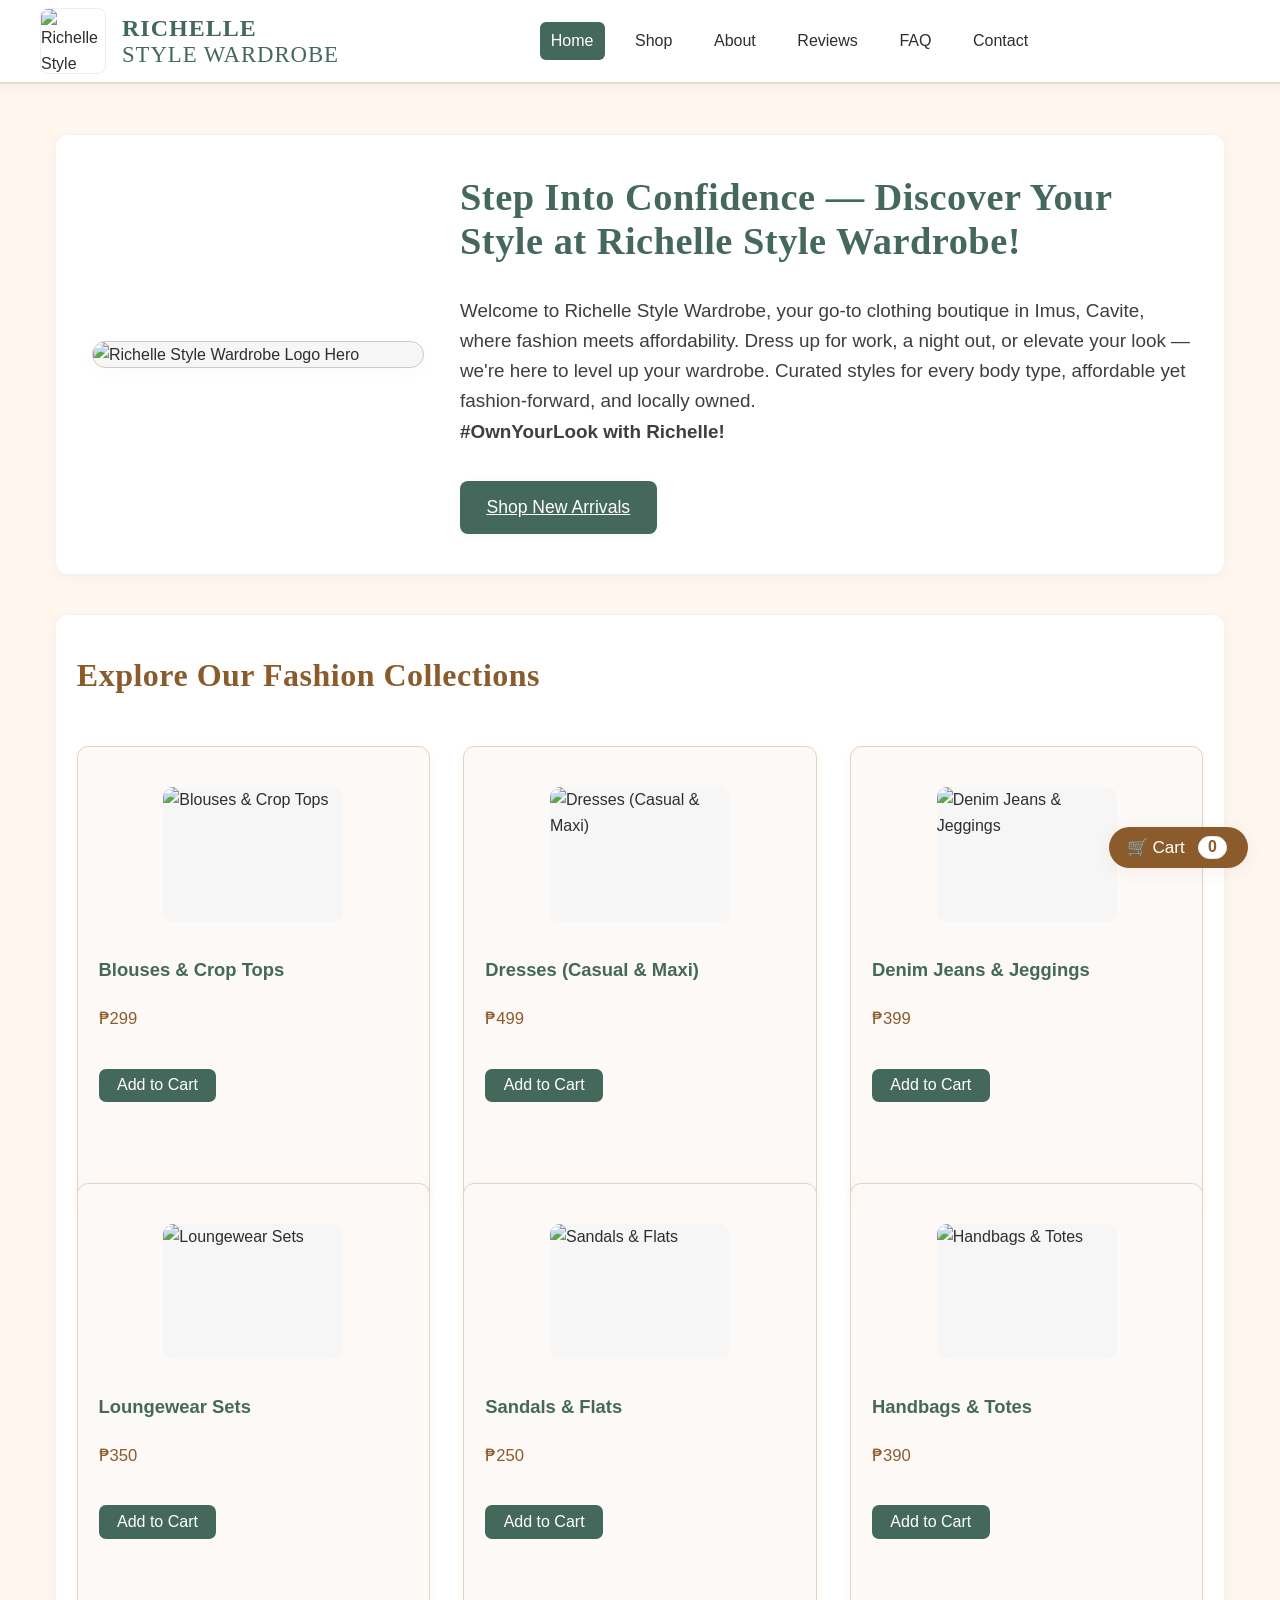
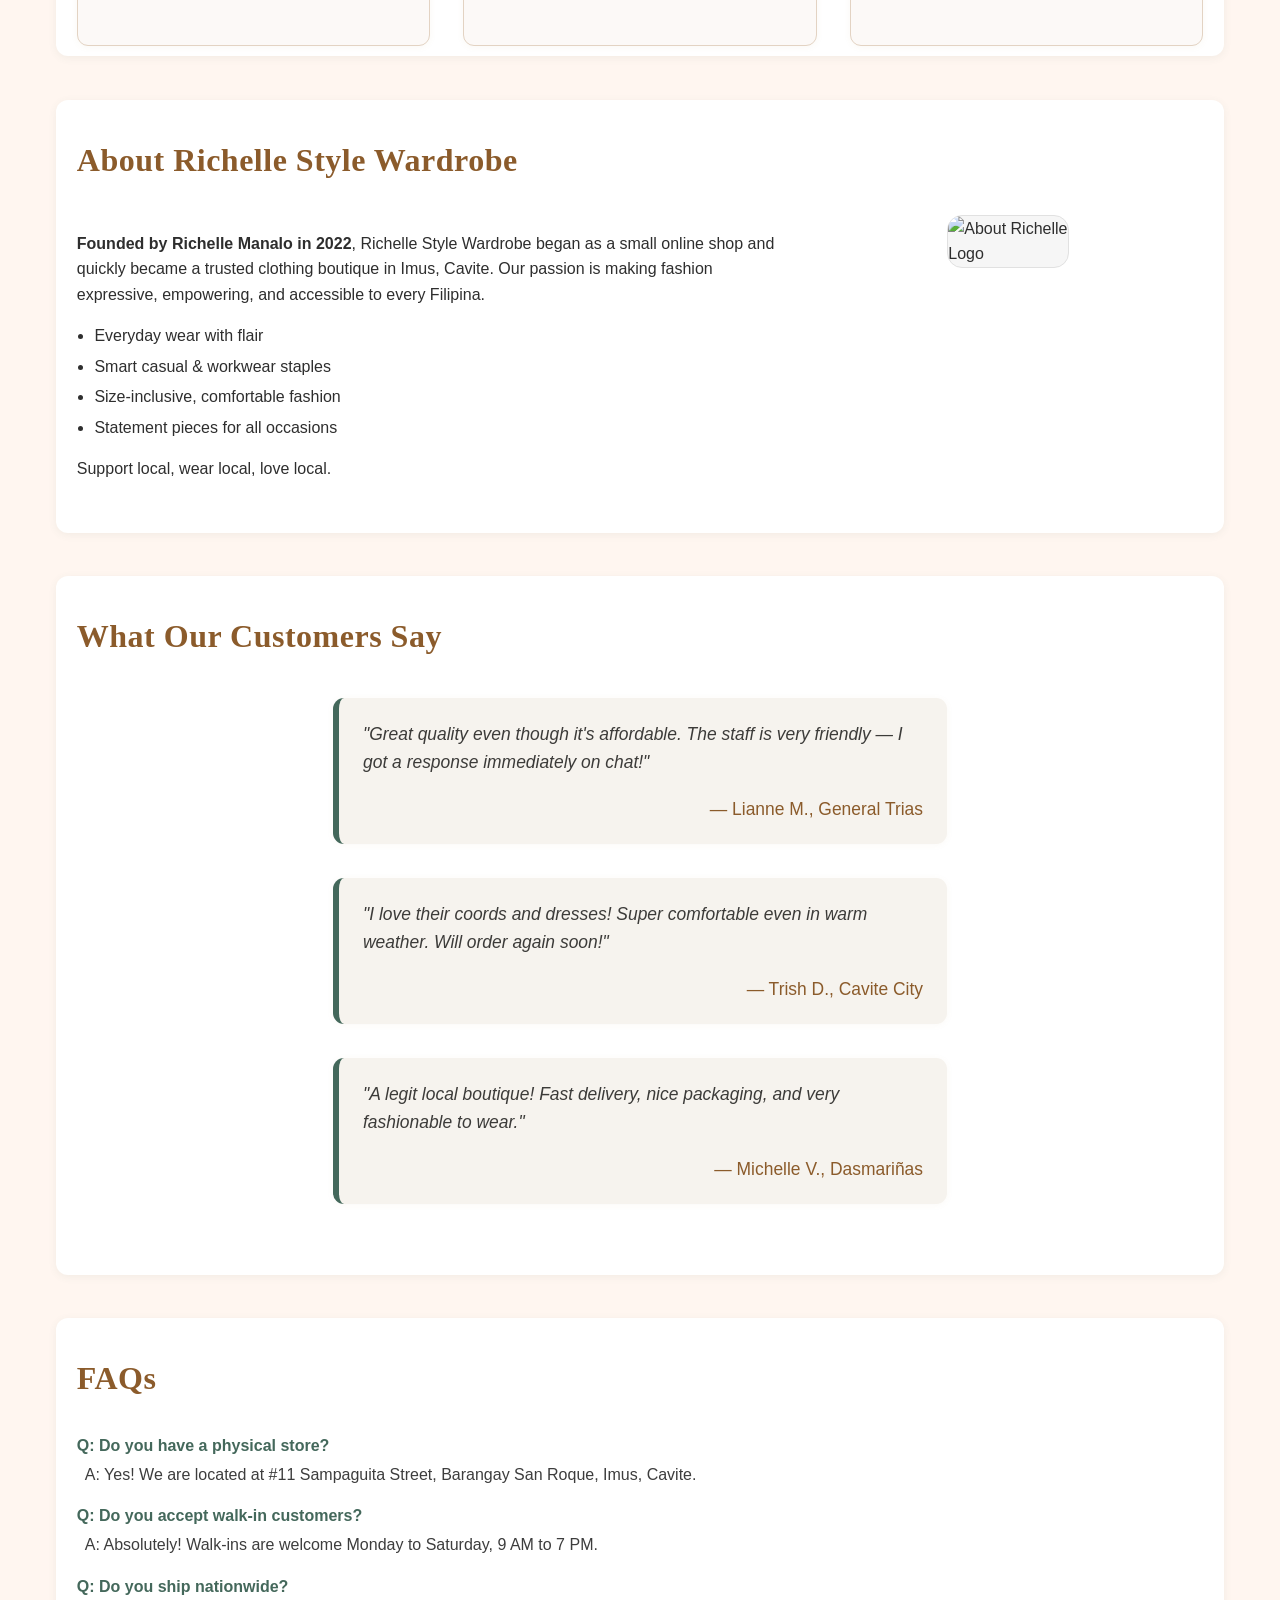
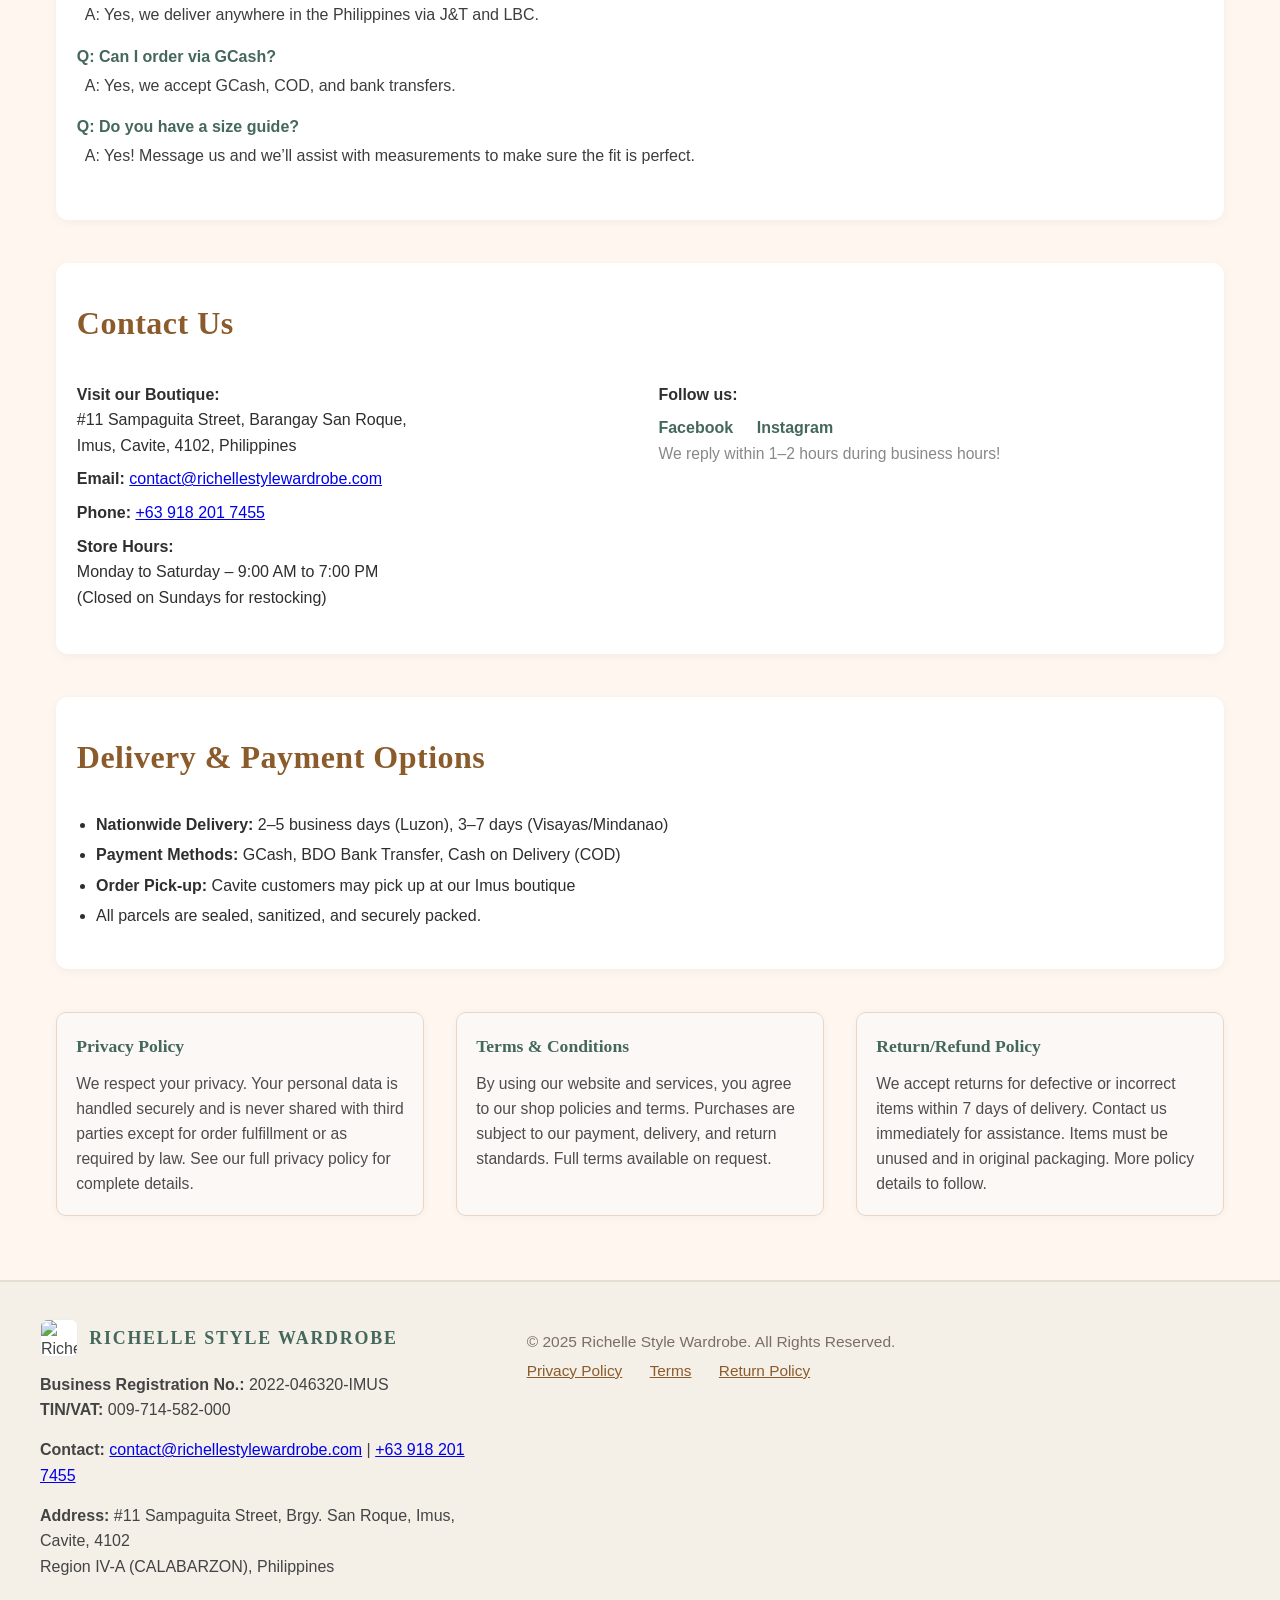
==== index.html @ 72c8852b "index.html" ====
<!DOCTYPE html>
<html lang="en">
<head>
  <meta charset="UTF-8">
  <meta name="viewport" content="width=device-width,initial-scale=1.0">
  <meta name="description" content="Richelle Style Wardrobe - Fashion boutique in Imus, Cavite. Shop modern Filipina clothing, shoes, bags, and accessories.">
  <meta name="theme-color" content="#fff6f0">
  <link rel="icon" type="image/png" href="FAVICON.png">
  <title>Richelle Style Wardrobe</title>
  <style>
    :root {
      --main-bg: #fff6f0;
      --accent: #44685B;
      --secondary: #8B5B2B;
      --text-dark: #2E2E2E;
      --text-light: #fff;
      --section-bg: #fff;
      --border-radius: 12px;
      --shadow: 0 2px 8px rgba(68,104,91,0.07);
      --max-width: 1200px;
    }

    html, body {
      margin: 0;
      padding: 0;
      background: var(--main-bg);
      color: var(--text-dark);
      font-family: 'Segoe UI', 'Arial', sans-serif;
      font-size: 16px;
      line-height: 1.6;
      min-height: 100vh;
    }

    body {
      display: flex;
      flex-direction: column;
      min-height: 100vh;
    }

    header {
      background: var(--section-bg);
      box-shadow: var(--shadow);
      padding: 0;
      border-bottom: 2px solid #e5ded1;
      position: sticky;
      top: 0;
      z-index: 100;
    }

    .navbar {
      display: flex;
      align-items: center;
      justify-content: space-between;
      max-width: var(--max-width);
      margin: auto;
      padding: 0.5rem 1rem 0.5rem 1rem;
      position: relative;
    }

    .logo-box {
      display: flex;
      align-items: center;
      gap: 1rem;
    }

    .logo-box img {
      height: 64px;
      width: 64px;
      object-fit: contain;
      border-radius: 8px;
      background: #fff;
      border: 1px solid #eee;
    }

    .brand-text {
      font-family: "Georgia", serif;
      font-size: 1.5rem;
      font-weight: bold;
      color: var(--accent);
      letter-spacing: 1px;
      line-height: 1.1;
    }

    nav {
      display: flex;
      gap: 1.2rem;
      align-items: center;
      transition: max-height 0.25s ease;
    }

    nav a {
      text-decoration: none;
      color: var(--text-dark);
      font-weight: 500;
      padding: 0.4rem 0.7rem;
      border-radius: 6px;
      transition: background 0.15s, color 0.15s;
    }

    nav a:hover, nav a.active {
      background: var(--accent);
      color: var(--text-light);
    }

    /* Cart Button Floating */
    .cart-btn-fixed {
      position: fixed;
      bottom: 32px;
      right: 32px;
      z-index: 997;
      display: flex;
      align-items: center;
      background: var(--secondary);
      color: var(--text-light);
      border: none;
      border-radius: 28px;
      font-size: 1.07rem;
      padding: 0.55rem 1.3rem 0.55rem 1.1rem;
      box-shadow: 0 3px 16px rgba(140, 90, 40, 0.08);
      cursor: pointer;
      transition: background 0.18s, box-shadow 0.17s;
      gap: 0.6rem;
      min-width: 60px;
    }
    .cart-btn-fixed:hover {
      background: #b67b3a;
      box-shadow: 0 6px 24px rgba(140, 90, 40, 0.14);
    }
    .cart-count {
      background: #fff;
      color: var(--secondary);
      font-size: 0.93em;
      font-weight: bold;
      padding: 0.11em 0.59em;
      border-radius: 20px;
      margin-left: 0.2em;
      border: 1px solid #eee;
    }

    /* Burger Styles */
    .burger {
      display: none;
      flex-direction: column;
      justify-content: center;
      align-items: center;
      width: 44px;
      height: 44px;
      cursor: pointer;
      background: none;
      border: none;
      margin-left: 1rem;
      z-index: 102;
    }
    .burger-bar {
      width: 27px;
      height: 3px;
      background: var(--accent);
      margin: 4px 0;
      border-radius: 4px;
      transition: 0.3s;
    }
    .burger.open .bar1 {
      transform: rotate(45deg) translate(6px, 6px);
      background: var(--secondary);
    }
    .burger.open .bar2 {
      opacity: 0;
    }
    .burger.open .bar3 {
      transform: rotate(-45deg) translate(6px, -6px);
      background: var(--secondary);
    }

    /* Responsive Design */
    @media (max-width: 900px) {
      .hero {
        flex-direction: column;
        padding: 1.2rem;
      }
      .about-content {
        flex-direction: column;
      }
      .footer-content {
        flex-direction: column;
        gap: 1.7rem;
      }
    }
    @media (max-width: 820px) {
      .navbar {
        padding: 0.6rem 0.3rem;
      }
    }
    @media (max-width: 750px) {
      nav {
        gap: 1rem;
      }
    }
    @media (max-width: 600px) {
      .navbar {
        flex-direction: row;
        gap: 0.8rem;
        padding: 0.6rem 0.3rem;
      }
      .logo-box img {
        height: 48px;
        width: 48px;
      }
      .hero-content h1 {
        font-size: 1.5rem;
      }
      .hero {
        padding: 0.7rem;
      }
      section {
        padding: 1rem 0.6rem;
      }
      .policy-list {
        flex-direction: column;
        gap: 1rem;
      }
      .cart-panel {
        min-width: 90vw;
        padding: 1.3em 0.7em 1em 0.7em;
      }
      /* Burger visible */
      .burger {
        display: flex;
      }
      nav {
        position: fixed;
        top: 0;
        right: 0;
        background: var(--section-bg);
        box-shadow: -2px 0 14px rgba(68,104,91,0.10);
        flex-direction: column;
        align-items: flex-start;
        gap: 0.5rem;
        width: 220px;
        max-width: 80vw;
        height: 100vh;
        padding: 4.5rem 1.5rem 2em 1.7rem;
        z-index: 101;
        transform: translateX(100%);
        transition: transform 0.32s cubic-bezier(0.4,0,0.2,1);
      }
      nav.open {
        transform: translateX(0);
      }
      nav a, nav .cart-btn {
        margin-bottom: 0.4em;
        width: 100%;
        text-align: left;
      }
      /* Overlay for menu */
      #nav-overlay {
        display: none;
        position: fixed;
        top: 0; left: 0; right: 0; bottom:0;
        background: rgba(68, 104, 91, 0.16);
        z-index: 100;
      }
      #nav-overlay.active {
        display: block;
      }
      /* Cart button fixed for mobile */
      .cart-btn-fixed {
        bottom: 20px;
        right: 20px;
        padding: 0.5rem 1.1rem 0.5rem 1rem;
        font-size: 1em;
      }
      /* Cart summary panel mobile */
      .cart-summary-panel {
        width: 100vw !important;
        right: 0 !important;
        left: 0 !important;
        border-radius: 0 !important;
        max-width: 100vw !important;
        min-width: 0 !important;
      }
    }

    main {
      flex: 1;
      width: 100%;
      max-width: var(--max-width);
      margin: auto;
      padding: 2.5rem 1rem 1.5rem 1rem;
      box-sizing: border-box;
    }

    /* Hero Section */
    .hero {
      display: flex;
      flex-wrap: wrap;
      align-items: center;
      gap: 2rem;
      background: var(--section-bg);
      border-radius: var(--border-radius);
      box-shadow: var(--shadow);
      padding: 2.5rem 2rem 2.5rem 2rem;
      margin-bottom: 2.6rem;
      margin-top: 0.7rem;
    }

    .hero-img {
      flex: 1 1 260px;
      min-width: 200px;
      max-width: 340px;
      display: flex;
      align-items: center;
      justify-content: center;
    }
    .hero-img img {
      width: 100%;
      height: auto;
      border-radius: 20px;
      background: #f6f6f6;
      border: 1.5px solid #d7c6b9;
      box-shadow: 0 3px 16px 0 rgba(100,90,60,0.03);
      max-width: 330px;
    }

    .hero-content {
      flex: 2 1 340px;
      min-width: 220px;
      display: flex;
      flex-direction: column;
      gap: 1.3rem;
    }

    .hero-content h1 {
      font-family: "Georgia", serif;
      font-size: 2.4rem;
      color: var(--accent);
      margin: 0 0 0.3em 0;
      line-height: 1.15;
      letter-spacing: 0.5px;
    }
    .hero-content p {
      font-size: 1.18rem;
      color: #413d3b;
      margin: 0 0 0.7em 0;
    }

    .hero-content .cta-btn {
      background: var(--accent);
      color: var(--text-light);
      padding: 0.7em 1.5em;
      border: none;
      border-radius: 8px;
      font-size: 1.1em;
      font-weight: 500;
      cursor: pointer;
      transition: background 0.16s;
      width: fit-content;
      box-shadow: 0 2px 8px rgba(34,34,34,0.04);
    }

    .hero-content .cta-btn:hover {
      background: #2c453b;
    }

    /* Sections */
    section {
      margin-bottom: 2.7rem;
      padding: 2.2rem 1.3rem 2.2rem 1.3rem;
      background: var(--section-bg);
      border-radius: var(--border-radius);
      box-shadow: var(--shadow);
    }
    section h2 {
      font-family: "Georgia", serif;
      font-size: 2rem;
      color: var(--secondary);
      margin-top: 0;
      margin-bottom: 0.9em;
      letter-spacing: 0.5px;
    }
    section ul {
      padding-left: 1.1em;
      margin: 0.5em 0 0 0;
    }
    section li {
      margin-bottom: 0.3em;
    }

    /* Products (grid) */
    .product-list {
      display: grid;
      grid-template-columns: repeat(3, 1fr);
      grid-auto-rows: 1fr;
      gap: 2.7rem 2.1rem;
      margin: 2.8rem 0 2.8rem 0;
      list-style: none;
      padding: 0;
      justify-items: stretch;
      align-items: stretch;
    }
    .product-card {
      background: #fcf9f7;
      border: 1.5px solid #e3d3c3;
      border-radius: 11px;
      box-shadow: 0 1px 7px rgba(176,135,71,0.06);
      padding: 2.1rem 1.3rem 2.1rem 1.3rem;
      display: flex;
      flex-direction: column;
      align-items: start;
      gap: 1.2rem;
      transition: box-shadow 0.17s;
      height: 100%;
      min-height: 320px;
      justify-content: flex-start;
      margin-bottom: 0;
      margin-top: 0;
    }
    .product-card:hover {
      box-shadow: 0 3px 18px rgba(176,135,71,0.18);
    }
    .product-card img {
      width: 100%;
      max-width: 180px;
      height: auto;
      border-radius: 10px;
      background: #f6f6f6;
      margin-bottom: 0.7em;
      object-fit: cover;
      aspect-ratio: 4/3;
      display: block;
      margin-left: auto;
      margin-right: auto;
      margin-top: 0.4em;
      margin-bottom: 0.85em;
    }
    .product-title {
      font-weight: 600;
      color: var(--accent);
      margin: 0 0 0.15em 0;
      font-size: 1.15em;
    }
    .product-price {
      color: var(--secondary);
      font-weight: 500;
      font-size: 1.04em;
      margin-bottom: 0.6em;
    }
    .add-cart-btn {
      background: var(--accent);
      color: var(--text-light);
      border: none;
      border-radius: 7px;
      padding: 0.48em 1.15em;
      font-size: 1em;
      cursor: pointer;
      margin-top: 0.4em;
      transition: background 0.13s;
      margin-bottom: 0.2em;
    }
    .add-cart-btn:hover {
      background: #37594e;
    }

    @media (max-width: 950px) {
      .product-list {
        grid-template-columns: repeat(2, 1fr);
      }
    }
    @media (max-width: 650px) {
      .product-list {
        grid-template-columns: 1fr;
      }
      .product-card {
        min-height: 0;
      }
    }

    /* About Section */
    .about-content {
      display: flex;
      flex-wrap: wrap;
      align-items: start;
      gap: 2.3rem;
    }
    .about-text {
      flex: 2 1 320px;
      min-width: 180px;
    }
    .about-img {
      flex: 1 1 200px;
      min-width: 120px;
      display: flex;
      align-items: center;
      justify-content: center;
    }
    .about-img img {
      width: 120px;
      height: auto;
      border-radius: 15px;
      background: #f6f6f6;
      border: 1px solid #e1e1e1;
    }

    /* Testimonials - Vertical List */
    .testimonials-list {
      display: flex;
      flex-direction: column;
      gap: 2.1rem;
      margin: 2.2rem 0 2.2rem 0;
      padding: 0;
      list-style: none;
      align-items: stretch;
      justify-content: flex-start;
    }
    .testimonial-card {
      background: #f6f3ee;
      border-left: 6px solid var(--accent);
      border-radius: 11px;
      padding: 1.35em 1.4em 1.15em 1.4em;
      min-width: 220px;
      max-width: 560px;
      width: 100%;
      margin: 0 auto;
      font-style: italic;
      color: #3c3b39;
      box-shadow: 0 1px 7px rgba(176,135,71,0.05);
      font-size: 1.09em;
      position: relative;
      display: flex;
      flex-direction: column;
      gap: 0.5em;
    }
    .testimonial-card span {
      display: block;
      margin-top: 0.6em;
      font-weight: 500;
      color: var(--secondary);
      font-style: normal;
      font-size: 1em;
      text-align: right;
    }

    /* FAQ */
    .faq-list {
      margin: 0;
      padding: 0;
      list-style: none;
    }
    .faq-item {
      margin-bottom: 1em;
    }
    .faq-q {
      font-weight: 600;
      color: var(--accent);
      margin-bottom: 0.2em;
    }
    .faq-a {
      margin-left: 0.5em;
      color: #3d3d3d;
    }

    /* Contact */
    .contact-details {
      display: flex;
      flex-wrap: wrap;
      gap: 2.3rem;
      align-items: flex-start;
    }
    .contact-info {
      flex: 1 1 220px;
      min-width: 180px;
    }
    .contact-social {
      flex: 1 1 220px;
      min-width: 180px;
    }
    .contact-info p, .contact-social p {
      margin: 0.2em 0 0.5em 0;
    }
    .contact-social a {
      display: inline-block;
      margin-right: 1.2em;
      color: var(--accent);
      font-weight: 600;
      text-decoration: none;
      transition: color 0.14s;
    }
    .contact-social a:hover {
      color: var(--secondary);
    }

    /* Delivery & Payment */
    .delpay-list {
      margin: 0.5em 0 0 0;
      padding-left: 1.2em;
    }

    /* Cart Summary Panel */
    /* Cart summary container (new) */
    .cart-summary-panel {
      position: fixed;
      right: 0;
      bottom: 0;
      top: auto;
      width: 350px;
      max-width: 95vw;
      min-width: 260px;
      background: #fff;
      border: 2px solid #e7d7c9;
      border-radius: 18px 0 0 0;
      box-shadow: 0 -3px 24px rgba(68,104,91,0.13);
      z-index: 9998;
      padding: 1.7em 1.3em 1.3em 1.3em;
      font-size: 1em;
      display: none;
      flex-direction: column;
      gap: 1em;
      transition: box-shadow 0.16s;
    }
    .cart-summary-panel.visible {
      display: flex;
    }
    .cart-summary-title {
      font-family: Georgia, serif;
      font-size: 1.32em;
      color: var(--accent);
      font-weight: bold;
      margin-bottom: 0.6em;
      letter-spacing: 0.02em;
    }
    .cart-summary-list {
      width: 100%;
      margin: 0.5em 0 1em 0;
      padding: 0;
      list-style: none;
    }
    .cart-summary-item {
      display: flex;
      align-items: center;
      justify-content: space-between;
      padding: 0.3em 0 0.3em 0;
      border-bottom: 1px solid #f4efe7;
      font-size: 1em;
    }
    .cart-summary-item .item-name {
      flex: 2 1 120px;
      font-weight: 500;
      color: var(--accent);
    }
    .cart-summary-item .item-qty {
      flex: 1 0 32px;
      color: #444;
      font-size: 0.98em;
      margin-left: 0.8em;
    }
    .cart-summary-item .item-price {
      flex: 1 0 48px;
      color: var(--secondary);
      text-align: right;
      font-size: 0.98em;
      margin-left: 0.8em;
    }
    .cart-summary-item .item-total {
      flex: 1 0 50px;
      font-weight: bold;
      color: var(--secondary);
      text-align: right;
      margin-left: 0.8em;
    }
    .cart-summary-total {
      font-weight: bold;
      color: var(--secondary);
      font-size: 1.08em;
      margin-top: 0.8em;
      margin-bottom: 1em;
      text-align: right;
    }
    .cart-summary-remove {
      background: none;
      border: none;
      color: #c22;
      font-size: 1.2em;
      cursor: pointer;
      margin-left: 0.7em;
    }
    .cart-summary-empty {
      text-align: center;
      color: #888;
      font-size: 1em;
      font-style: italic;
      margin: 1em 0;
    }
    .cart-summary-actions {
      display: flex;
      justify-content: flex-end;
      gap: 1em;
      width: 100%;
    }
    .cart-summary-link {
      background: var(--accent);
      color: #fff;
      border-radius: 8px;
      text-decoration: none;
      font-size: 1.07em;
      font-weight: 500;
      padding: 0.7em 1.4em;
      box-shadow: 0 2px 8px rgba(34,34,34,0.04);
      transition: background 0.15s;
      border: none;
      display: inline-block;
    }
    .cart-summary-link:hover {
      background: #2c453b;
    }
    .cart-summary-close {
      background: none;
      border: none;
      color: #888;
      font-size: 1.7em;
      position: absolute;
      top: 14px;
      right: 18px;
      cursor: pointer;
      line-height: 1;
    }
    @media (max-width: 600px) {
      .cart-summary-close {
        top: 12px;
        right: 12px;
      }
    }

    /* Cart Overlay */
    #cart-overlay {
      display: none;
      position: fixed;
      top: 0; left: 0; right:0; bottom: 0;
      background: rgba(34, 34, 34, 0.36);
      z-index: 9999;
      justify-content: center;
      align-items: center;
    }
    #cart-overlay.active {
      display: flex;
    }
    .cart-panel {
      background: var(--section-bg);
      border-radius: 16px;
      padding: 2.2em 1.7em 1.7em 1.7em;
      min-width: 300px;
      max-width: 98vw;
      width: 440px;
      box-shadow: 0 8px 32px rgba(68,104,91,0.13);
      position: relative;
    }
    .cart-panel h3 {
      margin: 0 0 1.4em 0;
      color: var(--accent);
      font-family: Georgia, serif;
      font-size: 1.4em;
    }
    .close-cart {
      position: absolute;
      top: 20px;
      right: 20px;
      background: none;
      border: none;
      font-size: 1.5em;
      color: #888;
      cursor: pointer;
    }
    .cart-items {
      margin-bottom: 1.1em;
    }
    .cart-empty {
      margin: 1.4em 0;
      color: #555;
      text-align: center;
      font-style: italic;
    }
    .cart-summary {
      font-weight: bold;
      margin-bottom: 1em;
      color: var(--secondary);
    }
    .checkout-btn {
      background: var(--secondary);
      color: #fff;
      border: none;
      border-radius: 7px;
      padding: 0.6em 1.3em;
      font-size: 1.05em;
      cursor: pointer;
      transition: background 0.13s;
    }
    .checkout-btn:hover {
      background: #6d3c11;
    }

    /* Policies */
    .policy-list {
      display: flex;
      flex-wrap: wrap;
      gap: 2rem;
      margin: 2em 0 0 0;
    }
    .policy-card {
      flex: 1 1 260px;
      background: #fcf8f6;
      border-radius: 10px;
      border: 1px solid #e7d7c9;
      box-shadow: 0 1px 7px rgba(136,85,51,0.05);
      padding: 1.2rem;
      min-width: 230px;
    }
    .policy-card h4 {
      margin: 0 0 0.6em 0;
      color: var(--accent);
      font-size: 1.1em;
      font-weight: bold;
      font-family: Georgia, serif;
    }
    .policy-card p {
      margin: 0;
      color: #4d4d4d;
      font-size: 0.98em;
    }

    /* Footer */
    footer {
      background: #f4efe7;
      padding: 2.3em 1.2em 1.1em 1.2em;
      border-top: 2px solid #e5ded1;
      margin-top: 2.5rem;
      font-size: 1em;
      color: #444;
    }
    .footer-content {
      max-width: var(--max-width);
      margin: auto;
      display: flex;
      flex-wrap: wrap;
      gap: 2.5rem;
      justify-content: space-between;
      align-items: start;
    }
    .footer-details {
      flex: 1 1 260px;
      min-width: 200px;
    }
    .footer-details div {
      margin-bottom: 0.9em;
    }
    .footer-logo {
      display: flex;
      align-items: center;
      gap: 0.7em;
    }
    .footer-logo img {
      height: 36px;
      width: 36px;
      object-fit: contain;
      border-radius: 7px;
      background: #fff;
      border: 1px solid #eee;
    }
    .footer-brand {
      color: var(--accent);
      font-weight: bold;
      font-family: "Georgia", serif;
      font-size: 1.12em;
      letter-spacing: 0.1em;
    }

    .footer-legal {
      flex: 2 1 340px;
      min-width: 180px;
      font-size: 0.97em;
      color: #7b6e67;
      margin-top: 0.7em;
    }
    .footer-legal span {
      display: block;
      margin-bottom: 0.25em;
    }
    .footer-legal a {
      color: var(--secondary);
      text-decoration: underline;
      font-size: 0.99em;
      margin-right: 1.5em;
    }
    .footer-legal a:hover {
      color: var(--accent);
    }
  </style>
</head>
<body>
  <header>
    <div class="navbar">
      <div class="logo-box">
        <img src="LOGO.png" alt="Richelle Style Wardrobe Logo">
        <span class="brand-text">RICHELLE<br><span style="font-size:0.95em;letter-spacing:0.04em;font-weight:400;">STYLE WARDROBE</span></span>
      </div>
      <!-- Burger -->
      <button class="burger" id="burger" aria-label="Toggle menu">
        <span class="burger-bar bar1"></span>
        <span class="burger-bar bar2"></span>
        <span class="burger-bar bar3"></span>
      </button>
      <!-- Nav -->
      <nav id="main-nav">
        <a href="#home" class="active">Home</a>
        <a href="#products">Shop</a>
        <a href="#about">About</a>
        <a href="#testimonials">Reviews</a>
        <a href="#faq">FAQ</a>
        <a href="#contact">Contact</a>
      </nav>
      <div id="nav-overlay"></div>
    </div>
  </header>
  <main>
    <!-- Hero Section -->
    <section class="hero" id="home">
      <div class="hero-img">
        <img src="LOGO.png" alt="Richelle Style Wardrobe Logo Hero">
      </div>
      <div class="hero-content">
        <h1>Step Into Confidence — Discover Your Style at Richelle Style Wardrobe!</h1>
        <p>Welcome to Richelle Style Wardrobe, your go-to clothing boutique in Imus, Cavite, where fashion meets affordability. Dress up for work, a night out, or elevate your look — we're here to level up your wardrobe. Curated styles for every body type, affordable yet fashion-forward, and locally owned. <br><strong>#OwnYourLook with Richelle!</strong></p>
        <a class="cta-btn" href="#products">Shop New Arrivals</a>
      </div>
    </section>

    <!-- Products Section -->
    <section id="products">
      <h2>Explore Our Fashion Collections</h2>
      <ul class="product-list">
        <li class="product-card">
          <img src="LOGO.png" alt="Blouses & Crop Tops">
          <div class="product-title">Blouses & Crop Tops</div>
          <div class="product-price">₱299</div>
          <!-- Add to Cart button (updated) -->
          <button class="add-cart-btn" data-name="Blouses & Crop Tops" data-price="299">Add to Cart</button>
        </li>
        <li class="product-card">
          <img src="https://images.unsplash.com/photo-1512436991641-6745cdb1723f?auto=format&fit=crop&w=350&q=80" alt="Dresses (Casual & Maxi)">
          <div class="product-title">Dresses (Casual & Maxi)</div>
          <div class="product-price">₱499</div>
          <!-- Add to Cart button (updated) -->
          <button class="add-cart-btn" data-name="Dresses (Casual & Maxi)" data-price="499">Add to Cart</button>
        </li>
        <li class="product-card">
          <img src="https://images.unsplash.com/photo-1517841905240-472988babdf9?auto=format&fit=crop&w=350&q=80" alt="Denim Jeans & Jeggings">
          <div class="product-title">Denim Jeans & Jeggings</div>
          <div class="product-price">₱399</div>
          <!-- Add to Cart button (updated) -->
          <button class="add-cart-btn" data-name="Denim Jeans & Jeggings" data-price="399">Add to Cart</button>
        </li>
        <li class="product-card">
          <img src="LOGO.png" alt="Loungewear Sets">
          <div class="product-title">Loungewear Sets</div>
          <div class="product-price">₱350</div>
          <!-- Add to Cart button (updated) -->
          <button class="add-cart-btn" data-name="Loungewear Sets" data-price="350">Add to Cart</button>
        </li>
        <li class="product-card">
          <img src="https://images.unsplash.com/photo-1519125323398-675f0ddb6308?auto=format&fit=crop&w=350&q=80" alt="Sandals & Flats">
          <div class="product-title">Sandals & Flats</div>
          <div class="product-price">₱250</div>
          <!-- Add to Cart button (updated) -->
          <button class="add-cart-btn" data-name="Sandals & Flats" data-price="250">Add to Cart</button>
        </li>
        <li class="product-card">
          <img src="https://images.unsplash.com/photo-1465101046530-73398c7f28ca?auto=format&fit=crop&w=350&q=80" alt="Handbags & Totes">
          <div class="product-title">Handbags & Totes</div>
          <div class="product-price">₱390</div>
          <!-- Add to Cart button (updated) -->
          <button class="add-cart-btn" data-name="Handbags & Totes" data-price="390">Add to Cart</button>
        </li>
      </ul>
    </section>

    <!-- About Us Section -->
    <section id="about">
      <h2>About Richelle Style Wardrobe</h2>
      <div class="about-content">
        <div class="about-text">
          <p><strong>Founded by Richelle Manalo in 2022</strong>, Richelle Style Wardrobe began as a small online shop and quickly became a trusted clothing boutique in Imus, Cavite. Our passion is making fashion expressive, empowering, and accessible to every Filipina.</p>
          <ul>
            <li>Everyday wear with flair</li>
            <li>Smart casual & workwear staples</li>
            <li>Size-inclusive, comfortable fashion</li>
            <li>Statement pieces for all occasions</li>
          </ul>
          <p>Support local, wear local, love local.</p>
        </div>
        <div class="about-img">
          <img src="LOGO.png" alt="About Richelle Logo">
        </div>
      </div>
    </section>

    <!-- Testimonials Section -->
    <section id="testimonials">
      <h2>What Our Customers Say</h2>
      <ul class="testimonials-list">
        <li class="testimonial-card">
          "Great quality even though it's affordable. The staff is very friendly — I got a response immediately on chat!"
          <span>— Lianne M., General Trias</span>
        </li>
        <li class="testimonial-card">
          "I love their coords and dresses! Super comfortable even in warm weather. Will order again soon!"
          <span>— Trish D., Cavite City</span>
        </li>
        <li class="testimonial-card">
          "A legit local boutique! Fast delivery, nice packaging, and very fashionable to wear."
          <span>— Michelle V., Dasmariñas</span>
        </li>
      </ul>
    </section>

    <!-- FAQ Section -->
    <section id="faq">
      <h2>FAQs</h2>
      <ul class="faq-list">
        <li class="faq-item">
          <div class="faq-q">Q: Do you have a physical store?</div>
          <div class="faq-a">A: Yes! We are located at #11 Sampaguita Street, Barangay San Roque, Imus, Cavite.</div>
        </li>
        <li class="faq-item">
          <div class="faq-q">Q: Do you accept walk-in customers?</div>
          <div class="faq-a">A: Absolutely! Walk-ins are welcome Monday to Saturday, 9 AM to 7 PM.</div>
        </li>
        <li class="faq-item">
          <div class="faq-q">Q: Do you ship nationwide?</div>
          <div class="faq-a">A: Yes, we deliver anywhere in the Philippines via J&T and LBC.</div>
        </li>
        <li class="faq-item">
          <div class="faq-q">Q: Can I order via GCash?</div>
          <div class="faq-a">A: Yes, we accept GCash, COD, and bank transfers.</div>
        </li>
        <li class="faq-item">
          <div class="faq-q">Q: Do you have a size guide?</div>
          <div class="faq-a">A: Yes! Message us and we’ll assist with measurements to make sure the fit is perfect.</div>
        </li>
      </ul>
    </section>

    <!-- Contact Section -->
    <section id="contact">
      <h2>Contact Us</h2>
      <div class="contact-details">
        <div class="contact-info">
          <p><strong>Visit our Boutique:</strong><br>
          #11 Sampaguita Street, Barangay San Roque,<br>
          Imus, Cavite, 4102, Philippines</p>
          <p><strong>Email:</strong> <a href="mailto:contact@richellestylewardrobe.com">contact@richellestylewardrobe.com</a></p>
          <p><strong>Phone:</strong> <a href="tel:+639182017455">+63 918 201 7455</a></p>
          <p><strong>Store Hours:</strong><br>Monday to Saturday – 9:00 AM to 7:00 PM<br>(Closed on Sundays for restocking)</p>
        </div>
        <div class="contact-social">
          <p><strong>Follow us:</strong></p>
          <a href="https://facebook.com/RichelleStyleWardrobe" target="_blank" rel="noopener">Facebook</a>
          <a href="https://instagram.com/RichelleStyleWardrobe" target="_blank" rel="noopener">Instagram</a>
          <br>
          <span style="color:#888;font-size:0.98em;">We reply within 1–2 hours during business hours!</span>
        </div>
      </div>
    </section>

    <!-- Delivery & Payment Section -->
    <section id="delivery">
      <h2>Delivery & Payment Options</h2>
      <ul class="delpay-list">
        <li><strong>Nationwide Delivery:</strong> 2–5 business days (Luzon), 3–7 days (Visayas/Mindanao)</li>
        <li><strong>Payment Methods:</strong> GCash, BDO Bank Transfer, Cash on Delivery (COD)</li>
        <li><strong>Order Pick-up:</strong> Cavite customers may pick up at our Imus boutique</li>
        <li>All parcels are sealed, sanitized, and securely packed.</li>
      </ul>
    </section>

    <!-- Policies Section -->
    <div class="policy-list" id="policies">
      <div class="policy-card">
        <h4>Privacy Policy</h4>
        <p>We respect your privacy. Your personal data is handled securely and is never shared with third parties except for order fulfillment or as required by law. See our full privacy policy for complete details.</p>
      </div>
      <div class="policy-card">
        <h4>Terms & Conditions</h4>
        <p>By using our website and services, you agree to our shop policies and terms. Purchases are subject to our payment, delivery, and return standards. Full terms available on request.</p>
      </div>
      <div class="policy-card">
        <h4>Return/Refund Policy</h4>
        <p>We accept returns for defective or incorrect items within 7 days of delivery. Contact us immediately for assistance. Items must be unused and in original packaging. More policy details to follow.</p>
      </div>
    </div>
  </main>

  <!-- Floating Cart Button -->
  <button class="cart-btn-fixed" id="cart-open">
    <span>🛒 Cart</span>
    <span class="cart-count" id="cart-count">0</span>
  </button>

  <!-- Cart Summary Panel (NEW) -->
  <div class="cart-summary-panel" id="cart-summary-panel">
    <!-- Close button for cart summary panel -->
    <button class="cart-summary-close" id="cart-summary-close" aria-label="Close Summary">&times;</button>
    <div class="cart-summary-title">Order Summary</div>
    <ul class="cart-summary-list" id="cart-summary-list">
      <!-- Items will be injected here -->
    </ul>
    <div class="cart-summary-total" id="cart-summary-total"></div>
    <div class="cart-summary-actions">
      <!-- View Order Summary button links to order-summary.html -->
      <a href="order-summary.html" class="cart-summary-link">View Order Summary</a>
    </div>
  </div>
  <!-- End Cart Summary Panel -->

  <!-- Cart Overlay (original, unchanged) -->
  <div id="cart-overlay">
    <div class="cart-panel">
      <button class="close-cart" id="cart-close" aria-label="Close Cart">&times;</button>
      <h3>Your Cart</h3>
      <div class="cart-items" id="cart-items">
        <div class="cart-empty">Your cart is empty.</div>
      </div>
      <div class="cart-summary" id="cart-summary" style="display:none;">
        Total: ₱<span id="cart-total">0</span>
      </div>
      <button class="checkout-btn" id="cart-checkout" style="display:none;">Proceed to Checkout</button>
    </div>
  </div>

  <footer>
    <div class="footer-content">
      <div class="footer-details">
        <div class="footer-logo">
          <img src="LOGO.png" alt="Richelle Style Wardrobe Footer Logo">
          <span class="footer-brand">RICHELLE STYLE WARDROBE</span>
        </div>
        <div>
          <strong>Business Registration No.:</strong> 2022-046320-IMUS<br>
          <strong>TIN/VAT:</strong> 009-714-582-000
        </div>
        <div>
          <strong>Contact:</strong> <a href="mailto:contact@richellestylewardrobe.com">contact@richellestylewardrobe.com</a> | <a href="tel:+639182017455">+63 918 201 7455</a>
        </div>
        <div>
          <strong>Address:</strong> #11 Sampaguita Street, Brgy. San Roque, Imus, Cavite, 4102<br>
          Region IV-A (CALABARZON), Philippines
        </div>
      </div>
      <div class="footer-legal">
        <span>© 2025 Richelle Style Wardrobe. All Rights Reserved.</span>
        <a href="#policies">Privacy Policy</a>
        <a href="#policies">Terms</a>
        <a href="#policies">Return Policy</a>
      </div>
    </div>
  </footer>
  <script>
    // Responsive burger menu
    const burger = document.getElementById('burger');
    const nav = document.getElementById('main-nav');
    const navOverlay = document.getElementById('nav-overlay');
    function closeMenu() {
      burger.classList.remove('open');
      nav.classList.remove('open');
      navOverlay.classList.remove('active');
    }
    burger.addEventListener('click', function(e) {
      e.stopPropagation();
      burger.classList.toggle('open');
      nav.classList.toggle('open');
      if (nav.classList.contains('open')) {
        navOverlay.classList.add('active');
      } else {
        navOverlay.classList.remove('active');
      }
    });
    navOverlay.addEventListener('click', closeMenu);
    nav.querySelectorAll('a').forEach(function(el){
      el.addEventListener('click', function(){
        if(window.innerWidth <= 600){
          closeMenu();
        }
      });
    });
    window.addEventListener('resize', function(){
      if(window.innerWidth > 600){
        closeMenu();
      }
    });

    // CART LOGIC FOR CART BUTTON AND OVERLAY (original, unchanged)
    const cartBtn = document.getElementById('cart-open');
    const cartOverlay = document.getElementById('cart-overlay');
    const cartClose = document.getElementById('cart-close');
    const addCartBtns = document.querySelectorAll('.add-cart-btn');
    const cartItemsDiv = document.getElementById('cart-items');
    const cartCountSpan = document.getElementById('cart-count');
    const cartSummary = document.getElementById('cart-summary');
    const cartTotalSpan = document.getElementById('cart-total');
    const checkoutBtn = document.getElementById('cart-checkout');

    let cart = [];

    function updateCartDisplay() {
      cartItemsDiv.innerHTML = '';
      if (cart.length === 0) {
        cartItemsDiv.innerHTML = '<div class="cart-empty">Your cart is empty.</div>';
        cartSummary.style.display = 'none';
        checkoutBtn.style.display = 'none';
      } else {
        let total = 0;
        cart.forEach((item, idx) => {
          total += item.price * item.qty;
          const itemDiv = document.createElement('div');
          itemDiv.style.marginBottom = '0.67em';
          itemDiv.innerHTML = `
            <div style="display:flex;align-items:center;justify-content:space-between;">
              <span>
                <b>${item.name}</b> × ${item.qty}
              </span>
              <span style="font-weight:500;color:#8B5B2B;">₱${item.price * item.qty}</span>
              <button title="Remove item" style="margin-left:0.7em;background:none;border:none;font-size:1.2em;color:#c22;cursor:pointer;" onclick="removeFromCart(${idx})">&times;</button>
            </div>
          `;
          cartItemsDiv.appendChild(itemDiv);
        });
        cartSummary.style.display = '';
        cartTotalSpan.textContent = total;
        checkoutBtn.style.display = '';
      }
      cartCountSpan.textContent = cart.reduce((a, b) => a + b.qty, 0);
      updateCartSummaryPanel(); // also update summary panel
    }

    function addToCart(name, price) {
      const itemIdx = cart.findIndex(item => item.name === name);
      if (itemIdx > -1) {
        cart[itemIdx].qty += 1;
      } else {
        cart.push({ name, price, qty: 1 });
      }
      updateCartDisplay();
    }

    window.removeFromCart = function(idx) {
      cart.splice(idx, 1);
      updateCartDisplay();
    };

    addCartBtns.forEach(btn => {
      btn.addEventListener('click', e => {
        const name = btn.getAttribute('data-name');
        const price = parseInt(btn.getAttribute('data-price'), 10);
        addToCart(name, price);
        // Show cart summary panel
        showCartSummaryPanel();
      });
    });

    cartBtn.addEventListener('click', () => {
      cartOverlay.classList.add('active');
      updateCartDisplay();
    });
    cartClose.addEventListener('click', () => {
      cartOverlay.classList.remove('active');
    });
    cartOverlay.addEventListener('click', (e) => {
      if (e.target === cartOverlay) cartOverlay.classList.remove('active');
    });
    checkoutBtn.addEventListener('click', () => {
      window.location.href = "order-summary.html";
    });

    // CART SUMMARY PANEL LOGIC (NEW)
    const cartSummaryPanel = document.getElementById('cart-summary-panel');
    const cartSummaryList = document.getElementById('cart-summary-list');
    const cartSummaryTotal = document.getElementById('cart-summary-total');
    const cartSummaryClose = document.getElementById('cart-summary-close');

    function showCartSummaryPanel() {
      cartSummaryPanel.classList.add('visible');
    }
    function hideCartSummaryPanel() {
      cartSummaryPanel.classList.remove('visible');
    }
    cartSummaryClose.addEventListener('click', hideCartSummaryPanel);

    // Click cart floating button also shows summary panel
    cartBtn.addEventListener('click', showCartSummaryPanel);

    // Update cart summary panel (shows items, totals)
    function updateCartSummaryPanel() {
      cartSummaryList.innerHTML = '';
      if (cart.length === 0) {
        cartSummaryList.innerHTML = '<li class="cart-summary-empty">Your cart is empty.</li>';
        cartSummaryTotal.textContent = '';
        return;
      }
      let total = 0;
      cart.forEach((item, idx) => {
        const lineTotal = item.price * item.qty;
        total += lineTotal;
        const li = document.createElement('li');
        li.className = 'cart-summary-item';
        li.innerHTML = `
          <span class="item-name">${item.name}</span>
          <span class="item-qty">x${item.qty}</span>
          <span class="item-price">₱${item.price}</span>
          <span class="item-total">₱${lineTotal}</span>
          <button class="cart-summary-remove" title="Remove" onclick="removeFromCart(${idx})">&times;</button>
        `;
        cartSummaryList.appendChild(li);
      });
      cartSummaryTotal.textContent = 'Total: ₱' + total;
    }

    // Initialize summary panel on page load (in case of retained cart)
    updateCartSummaryPanel();

    // Hide summary panel if user clicks outside it
    document.addEventListener('click', function(e){
      if (
        cartSummaryPanel.classList.contains('visible') &&
        !cartSummaryPanel.contains(e.target) &&
        e.target !== cartBtn
      ) {
        hideCartSummaryPanel();
      }
    });
  </script>
</body>
</html>
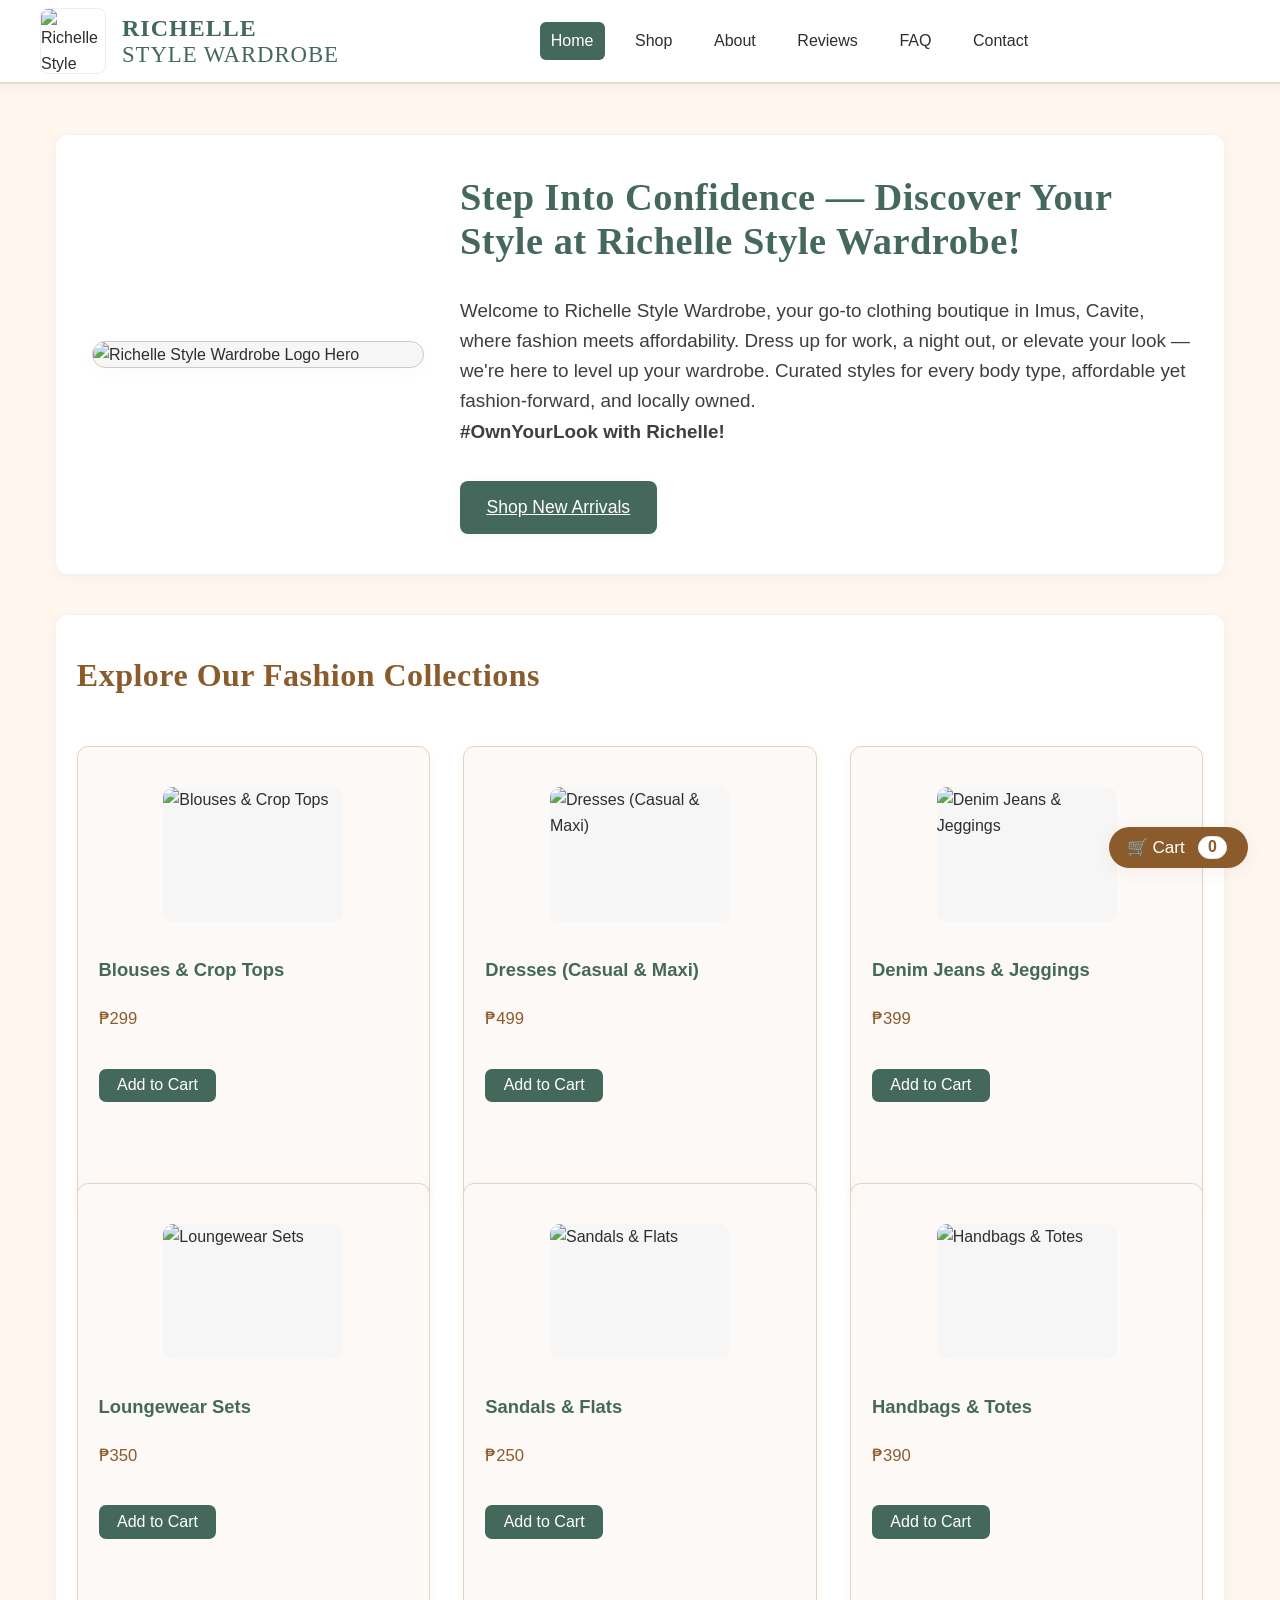
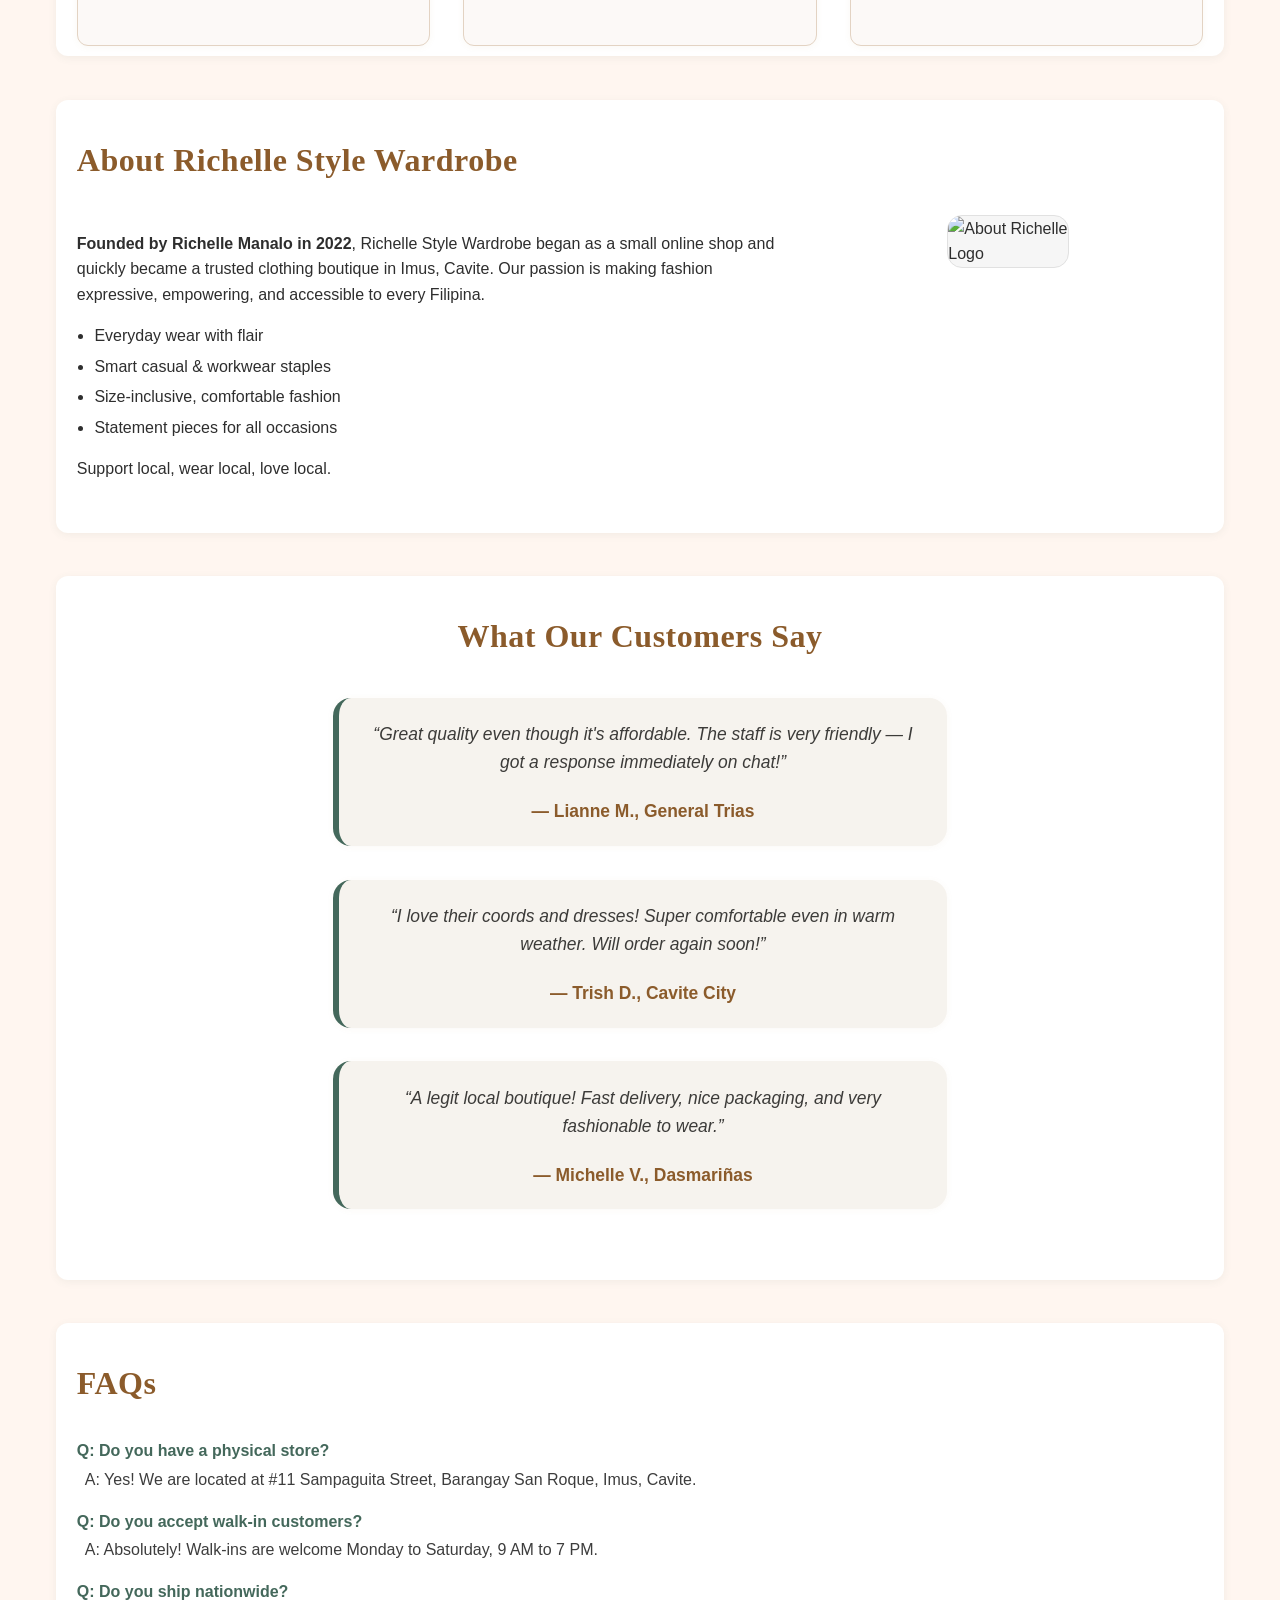
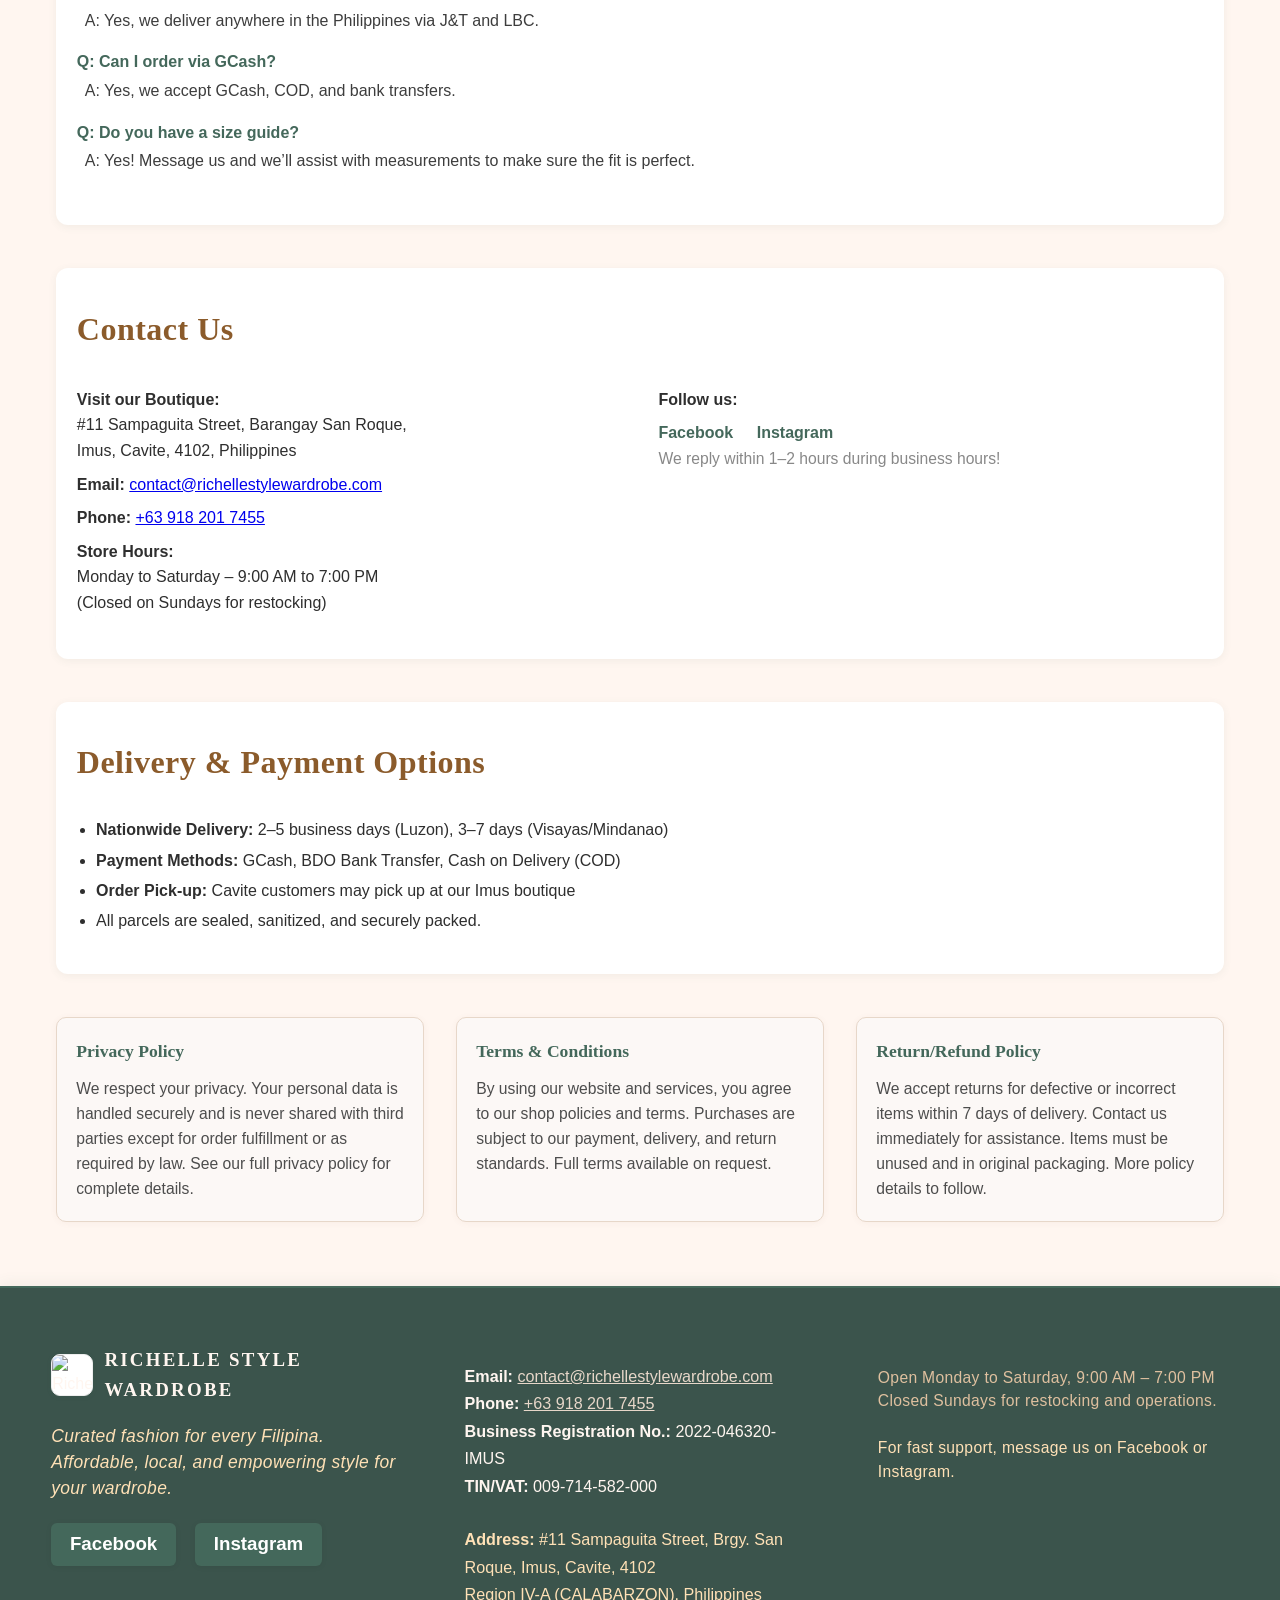
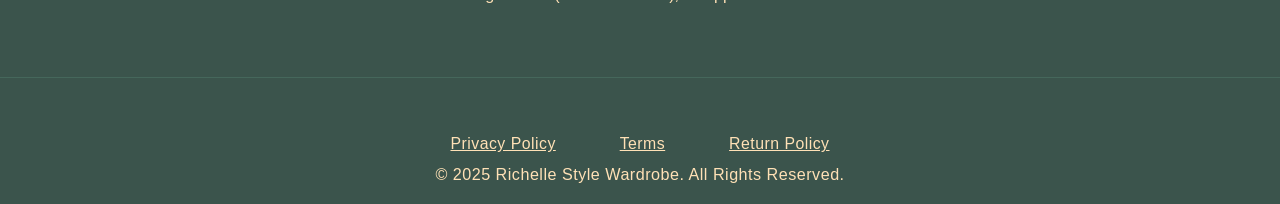
==== commit 71d22361: "index.html" ====
--- a/index.html
+++ b/index.html
@@ -18,6 +18,14 @@
       --border-radius: 12px;
       --shadow: 0 2px 8px rgba(68,104,91,0.07);
       --max-width: 1200px;
+      --footer-bg: #3b544c;
+      --footer-accent: #fff6f0;
+      --footer-link: #e7d7c9;
+      --footer-link-hover: #ffe1b6;
+      --footer-border: #44685B;
+      --footer-social-bg: #44685B;
+      --footer-social-hover: #fff6f0;
+      --footer-social-color: #fff;
     }
 
     html, body {
@@ -222,7 +230,6 @@
         min-width: 90vw;
         padding: 1.3em 0.7em 1em 0.7em;
       }
-      /* Burger visible */
       .burger {
         display: flex;
       }
@@ -251,7 +258,6 @@
         width: 100%;
         text-align: left;
       }
-      /* Overlay for menu */
       #nav-overlay {
         display: none;
         position: fixed;
@@ -262,21 +268,42 @@
       #nav-overlay.active {
         display: block;
       }
-      /* Cart button fixed for mobile */
       .cart-btn-fixed {
         bottom: 20px;
         right: 20px;
         padding: 0.5rem 1.1rem 0.5rem 1rem;
         font-size: 1em;
       }
-      /* Cart summary panel mobile */
-      .cart-summary-panel {
-        width: 100vw !important;
-        right: 0 !important;
-        left: 0 !important;
-        border-radius: 0 !important;
+      .testimonials-list {
+        align-items: center !important;
+        justify-content: center !important;
+      }
+      .testimonial-card {
+        margin: 0 auto !important;
+        text-align: center !important;
+        box-sizing: border-box;
+      }
+      .testimonial-card span {
+        text-align: center !important;
+      }
+      /* Footer mobile style */
+      footer {
+        padding: 2.3em 0.3em 1.1em 0.3em !important;
+      }
+      .footer-content {
+        flex-direction: column !important;
+        gap: 1.5rem !important;
         max-width: 100vw !important;
-        min-width: 0 !important;
+      }
+      .footer-section {
+        padding: 0.8em 0.5em !important;
+      }
+      .footer-socials {
+        margin-bottom: 1em !important;
+      }
+      .footer-logo img {
+        height: 32px !important;
+        width: 32px !important;
       }
     }
 
@@ -376,6 +403,7 @@
       margin-top: 0;
       margin-bottom: 0.9em;
       letter-spacing: 0.5px;
+      text-align: left;
     }
     section ul {
       padding-left: 1.1em;
@@ -500,7 +528,7 @@
       border: 1px solid #e1e1e1;
     }
 
-    /* Testimonials - Vertical List */
+    /* Testimonials - Vertical List and Centered Style */
     .testimonials-list {
       display: flex;
       flex-direction: column;
@@ -508,13 +536,14 @@
       margin: 2.2rem 0 2.2rem 0;
       padding: 0;
       list-style: none;
-      align-items: stretch;
-      justify-content: flex-start;
+      align-items: center;
+      justify-content: center;
+      width: 100%;
     }
     .testimonial-card {
       background: #f6f3ee;
       border-left: 6px solid var(--accent);
-      border-radius: 11px;
+      border-radius: 18px;
       padding: 1.35em 1.4em 1.15em 1.4em;
       min-width: 220px;
       max-width: 560px;
@@ -528,15 +557,18 @@
       display: flex;
       flex-direction: column;
       gap: 0.5em;
+      text-align: center;
+      align-items: center;
+      justify-content: center;
     }
     .testimonial-card span {
       display: block;
-      margin-top: 0.6em;
-      font-weight: 500;
+      margin-top: 0.7em;
+      font-weight: 600;
       color: var(--secondary);
       font-style: normal;
       font-size: 1em;
-      text-align: right;
+      text-align: center;
     }
 
     /* FAQ */
@@ -595,7 +627,6 @@
     }
 
     /* Cart Summary Panel */
-    /* Cart summary container (new) */
     .cart-summary-panel {
       position: fixed;
       right: 0;
@@ -666,6 +697,21 @@
       text-align: right;
       margin-left: 0.8em;
     }
+    .cart-summary-remove {
+      background: none;
+      border: none;
+      color: #c22;
+      font-size: 1.2em;
+      cursor: pointer;
+      margin-left: 0.7em;
+    }
+    .cart-summary-empty {
+      text-align: center;
+      color: #888;
+      font-size: 1em;
+      font-style: italic;
+      margin: 1em 0;
+    }
     .cart-summary-total {
       font-weight: bold;
       color: var(--secondary);
@@ -673,21 +719,6 @@
       margin-top: 0.8em;
       margin-bottom: 1em;
       text-align: right;
-    }
-    .cart-summary-remove {
-      background: none;
-      border: none;
-      color: #c22;
-      font-size: 1.2em;
-      cursor: pointer;
-      margin-left: 0.7em;
-    }
-    .cart-summary-empty {
-      text-align: center;
-      color: #888;
-      font-size: 1em;
-      font-style: italic;
-      margin: 1em 0;
     }
     .cart-summary-actions {
       display: flex;
@@ -825,14 +856,16 @@
       font-size: 0.98em;
     }
 
-    /* Footer */
+    /* Footer - New Modern Style */
     footer {
-      background: #f4efe7;
-      padding: 2.3em 1.2em 1.1em 1.2em;
-      border-top: 2px solid #e5ded1;
+      background: var(--footer-bg);
+      color: var(--footer-accent);
+      padding: 0;
       margin-top: 2.5rem;
+      border-top: 2px solid var(--footer-border);
+      box-shadow: 0 -2px 14px rgba(68,104,91,0.08);
       font-size: 1em;
-      color: #444;
+      position: relative;
     }
     .footer-content {
       max-width: var(--max-width);
@@ -841,55 +874,157 @@
       flex-wrap: wrap;
       gap: 2.5rem;
       justify-content: space-between;
-      align-items: start;
-    }
-    .footer-details {
+      align-items: flex-start;
+      padding: 2.8em 2em 2.2em 2em;
+    }
+    .footer-section {
       flex: 1 1 260px;
       min-width: 200px;
-    }
-    .footer-details div {
-      margin-bottom: 0.9em;
+      padding: 0.8em 0.7em;
     }
     .footer-logo {
       display: flex;
       align-items: center;
       gap: 0.7em;
+      margin-bottom: 1.1em;
     }
     .footer-logo img {
-      height: 36px;
-      width: 36px;
+      height: 40px;
+      width: 40px;
       object-fit: contain;
-      border-radius: 7px;
+      border-radius: 9px;
       background: #fff;
       border: 1px solid #eee;
+      box-shadow: 0 1px 5px rgba(68,104,91,0.11);
     }
     .footer-brand {
-      color: var(--accent);
+      color: var(--footer-accent);
       font-weight: bold;
       font-family: "Georgia", serif;
-      font-size: 1.12em;
-      letter-spacing: 0.1em;
-    }
-
-    .footer-legal {
-      flex: 2 1 340px;
-      min-width: 180px;
-      font-size: 0.97em;
-      color: #7b6e67;
-      margin-top: 0.7em;
-    }
-    .footer-legal span {
-      display: block;
-      margin-bottom: 0.25em;
-    }
-    .footer-legal a {
-      color: var(--secondary);
+      font-size: 1.18em;
+      letter-spacing: 0.12em;
+      text-shadow: 0 1px 4px rgba(0,0,0,0.04);
+    }
+    .footer-desc {
+      font-size: 1.09em;
+      color: #ffe1b6;
+      margin-bottom: 1.2em;
+      font-style: italic;
+      letter-spacing: 0.02em;
+      line-height: 1.5em;
+    }
+    .footer-contact {
+      margin: 1.1em 0 1.6em 0;
+      color: var(--footer-accent);
+      font-size: 1.01em;
+      line-height: 1.7em;
+    }
+    .footer-contact a {
+      color: var(--footer-link);
       text-decoration: underline;
-      font-size: 0.99em;
-      margin-right: 1.5em;
-    }
-    .footer-legal a:hover {
-      color: var(--accent);
+      transition: color 0.13s;
+    }
+    .footer-contact a:hover {
+      color: var(--footer-link-hover);
+    }
+    .footer-socials {
+      margin: 1.2em 0 1.2em 0;
+      display: flex;
+      gap: 1.2em;
+    }
+    .footer-social-link {
+      display: inline-flex;
+      align-items: center;
+      justify-content: center;
+      background: var(--footer-social-bg);
+      color: var(--footer-social-color);
+      font-size: 1.17em;
+      font-weight: 600;
+      border-radius: 6px;
+      padding: 0.35em 1em;
+      text-decoration: none;
+      box-shadow: 0 1px 6px rgba(0,0,0,0.06);
+      transition: background 0.14s, color 0.12s;
+    }
+    .footer-social-link:hover {
+      background: var(--footer-social-hover);
+      color: var(--footer-bg);
+    }
+    .footer-address {
+      margin-top: 1.1em;
+      font-size: 1.01em;
+      color: #ffe1b6;
+      line-height: 1.7em;
+    }
+    .footer-details {
+      margin-top: 1.3em;
+      font-size: 0.98em;
+      color: #dfc09f;
+      line-height: 1.5em;
+      letter-spacing: 0.02em;
+    }
+    .footer-divider {
+      width: 100%;
+      border: 0;
+      border-top: 1.5px solid #537e6e;
+      margin: 1.3em 0 1.1em 0;
+      opacity: 0.45;
+    }
+    .footer-bottom {
+      width: 100%;
+      background: var(--footer-bg);
+      color: #ffe1b6;
+      text-align: center;
+      font-size: 1.01em;
+      padding: 1.3em 0 1em 0;
+      letter-spacing: 0.03em;
+    }
+    .footer-bottom a {
+      color: #ffe1b6;
+      margin: 0 1.1em;
+      text-decoration: underline;
+      font-size: 0.98em;
+      transition: color 0.13s;
+    }
+    .footer-bottom a:hover {
+      color: #fff;
+    }
+    .footer-legal-list {
+      margin: 0.9em 0 0.3em 0;
+      padding: 0;
+      display: flex;
+      gap: 1.8em;
+      justify-content: center;
+      flex-wrap: wrap;
+      font-size: 1em;
+      color: #ffe1b6;
+    }
+    @media (max-width: 900px) {
+      .footer-content {
+        flex-direction: column;
+        gap: 1.5em;
+        padding: 2.2em 0.9em 1.4em 0.9em;
+      }
+      .footer-section {
+        padding: 0.5em 0.2em;
+      }
+      .footer-logo img {
+        height: 32px; width: 32px;
+      }
+    }
+    @media (max-width: 600px) {
+      .footer-content {
+        flex-direction: column;
+        gap: 1em;
+        padding: 1.4em 0.4em 0.7em 0.4em;
+      }
+      .footer-bottom {
+        padding: 1em 0 0.7em 0;
+        font-size: 0.99em;
+      }
+      .footer-legal-list {
+        gap: 0.7em;
+      }
     }
   </style>
 </head>
@@ -900,13 +1035,11 @@
         <img src="LOGO.png" alt="Richelle Style Wardrobe Logo">
         <span class="brand-text">RICHELLE<br><span style="font-size:0.95em;letter-spacing:0.04em;font-weight:400;">STYLE WARDROBE</span></span>
       </div>
-      <!-- Burger -->
       <button class="burger" id="burger" aria-label="Toggle menu">
         <span class="burger-bar bar1"></span>
         <span class="burger-bar bar2"></span>
         <span class="burger-bar bar3"></span>
       </button>
-      <!-- Nav -->
       <nav id="main-nav">
         <a href="#home" class="active">Home</a>
         <a href="#products">Shop</a>
@@ -939,42 +1072,36 @@
           <img src="LOGO.png" alt="Blouses & Crop Tops">
           <div class="product-title">Blouses & Crop Tops</div>
           <div class="product-price">₱299</div>
-          <!-- Add to Cart button (updated) -->
           <button class="add-cart-btn" data-name="Blouses & Crop Tops" data-price="299">Add to Cart</button>
         </li>
         <li class="product-card">
           <img src="https://images.unsplash.com/photo-1512436991641-6745cdb1723f?auto=format&fit=crop&w=350&q=80" alt="Dresses (Casual & Maxi)">
           <div class="product-title">Dresses (Casual & Maxi)</div>
           <div class="product-price">₱499</div>
-          <!-- Add to Cart button (updated) -->
           <button class="add-cart-btn" data-name="Dresses (Casual & Maxi)" data-price="499">Add to Cart</button>
         </li>
         <li class="product-card">
           <img src="https://images.unsplash.com/photo-1517841905240-472988babdf9?auto=format&fit=crop&w=350&q=80" alt="Denim Jeans & Jeggings">
           <div class="product-title">Denim Jeans & Jeggings</div>
           <div class="product-price">₱399</div>
-          <!-- Add to Cart button (updated) -->
           <button class="add-cart-btn" data-name="Denim Jeans & Jeggings" data-price="399">Add to Cart</button>
         </li>
         <li class="product-card">
           <img src="LOGO.png" alt="Loungewear Sets">
           <div class="product-title">Loungewear Sets</div>
           <div class="product-price">₱350</div>
-          <!-- Add to Cart button (updated) -->
           <button class="add-cart-btn" data-name="Loungewear Sets" data-price="350">Add to Cart</button>
         </li>
         <li class="product-card">
           <img src="https://images.unsplash.com/photo-1519125323398-675f0ddb6308?auto=format&fit=crop&w=350&q=80" alt="Sandals & Flats">
           <div class="product-title">Sandals & Flats</div>
           <div class="product-price">₱250</div>
-          <!-- Add to Cart button (updated) -->
           <button class="add-cart-btn" data-name="Sandals & Flats" data-price="250">Add to Cart</button>
         </li>
         <li class="product-card">
           <img src="https://images.unsplash.com/photo-1465101046530-73398c7f28ca?auto=format&fit=crop&w=350&q=80" alt="Handbags & Totes">
           <div class="product-title">Handbags & Totes</div>
           <div class="product-price">₱390</div>
-          <!-- Add to Cart button (updated) -->
           <button class="add-cart-btn" data-name="Handbags & Totes" data-price="390">Add to Cart</button>
         </li>
       </ul>
@@ -1002,18 +1129,18 @@
 
     <!-- Testimonials Section -->
     <section id="testimonials">
-      <h2>What Our Customers Say</h2>
+      <h2 style="text-align:center;">What Our Customers Say</h2>
       <ul class="testimonials-list">
         <li class="testimonial-card">
-          "Great quality even though it's affordable. The staff is very friendly — I got a response immediately on chat!"
+          “Great quality even though it's affordable. The staff is very friendly — I got a response immediately on chat!”
           <span>— Lianne M., General Trias</span>
         </li>
         <li class="testimonial-card">
-          "I love their coords and dresses! Super comfortable even in warm weather. Will order again soon!"
+          “I love their coords and dresses! Super comfortable even in warm weather. Will order again soon!”
           <span>— Trish D., Cavite City</span>
         </li>
         <li class="testimonial-card">
-          "A legit local boutique! Fast delivery, nice packaging, and very fashionable to wear."
+          “A legit local boutique! Fast delivery, nice packaging, and very fashionable to wear.”
           <span>— Michelle V., Dasmariñas</span>
         </li>
       </ul>
@@ -1096,29 +1223,19 @@
     </div>
   </main>
 
-  <!-- Floating Cart Button -->
   <button class="cart-btn-fixed" id="cart-open">
     <span>🛒 Cart</span>
     <span class="cart-count" id="cart-count">0</span>
   </button>
-
-  <!-- Cart Summary Panel (NEW) -->
   <div class="cart-summary-panel" id="cart-summary-panel">
-    <!-- Close button for cart summary panel -->
     <button class="cart-summary-close" id="cart-summary-close" aria-label="Close Summary">&times;</button>
     <div class="cart-summary-title">Order Summary</div>
-    <ul class="cart-summary-list" id="cart-summary-list">
-      <!-- Items will be injected here -->
-    </ul>
+    <ul class="cart-summary-list" id="cart-summary-list"></ul>
     <div class="cart-summary-total" id="cart-summary-total"></div>
     <div class="cart-summary-actions">
-      <!-- View Order Summary button links to order-summary.html -->
       <a href="order-summary.html" class="cart-summary-link">View Order Summary</a>
     </div>
   </div>
-  <!-- End Cart Summary Panel -->
-
-  <!-- Cart Overlay (original, unchanged) -->
   <div id="cart-overlay">
     <div class="cart-panel">
       <button class="close-cart" id="cart-close" aria-label="Close Cart">&times;</button>
@@ -1133,33 +1250,57 @@
     </div>
   </div>
 
+  <!-- Modern Footer Start -->
   <footer>
     <div class="footer-content">
-      <div class="footer-details">
+      <div class="footer-section">
         <div class="footer-logo">
           <img src="LOGO.png" alt="Richelle Style Wardrobe Footer Logo">
           <span class="footer-brand">RICHELLE STYLE WARDROBE</span>
         </div>
-        <div>
+        <div class="footer-desc">
+          Curated fashion for every Filipina. Affordable, local, and empowering style for your wardrobe.
+        </div>
+        <div class="footer-socials">
+          <a class="footer-social-link" href="https://facebook.com/RichelleStyleWardrobe" target="_blank" rel="noopener">Facebook</a>
+          <a class="footer-social-link" href="https://instagram.com/RichelleStyleWardrobe" target="_blank" rel="noopener">Instagram</a>
+        </div>
+      </div>
+      <div class="footer-section">
+        <div class="footer-contact">
+          <strong>Email:</strong> <a href="mailto:contact@richellestylewardrobe.com">contact@richellestylewardrobe.com</a><br>
+          <strong>Phone:</strong> <a href="tel:+639182017455">+63 918 201 7455</a><br>
           <strong>Business Registration No.:</strong> 2022-046320-IMUS<br>
           <strong>TIN/VAT:</strong> 009-714-582-000
         </div>
-        <div>
-          <strong>Contact:</strong> <a href="mailto:contact@richellestylewardrobe.com">contact@richellestylewardrobe.com</a> | <a href="tel:+639182017455">+63 918 201 7455</a>
-        </div>
-        <div>
+        <div class="footer-address">
           <strong>Address:</strong> #11 Sampaguita Street, Brgy. San Roque, Imus, Cavite, 4102<br>
           Region IV-A (CALABARZON), Philippines
         </div>
       </div>
-      <div class="footer-legal">
-        <span>© 2025 Richelle Style Wardrobe. All Rights Reserved.</span>
+      <div class="footer-section">
+        <div class="footer-details">
+          Open Monday to Saturday, 9:00 AM – 7:00 PM<br>
+          Closed Sundays for restocking and operations.<br>
+          <br>
+          <span style="color:#ffe1b6;">For fast support, message us on Facebook or Instagram.</span>
+        </div>
+      </div>
+    </div>
+    <hr class="footer-divider">
+    <div class="footer-bottom">
+      <div class="footer-legal-list">
         <a href="#policies">Privacy Policy</a>
         <a href="#policies">Terms</a>
         <a href="#policies">Return Policy</a>
       </div>
+      <div>
+        © 2025 Richelle Style Wardrobe. All Rights Reserved.
+      </div>
     </div>
   </footer>
+  <!-- Modern Footer End -->
+
   <script>
     // Responsive burger menu
     const burger = document.getElementById('burger');
@@ -1235,7 +1376,7 @@
         checkoutBtn.style.display = '';
       }
       cartCountSpan.textContent = cart.reduce((a, b) => a + b.qty, 0);
-      updateCartSummaryPanel(); // also update summary panel
+      updateCartSummaryPanel();
     }
 
     function addToCart(name, price) {
@@ -1258,7 +1399,6 @@
         const name = btn.getAttribute('data-name');
         const price = parseInt(btn.getAttribute('data-price'), 10);
         addToCart(name, price);
-        // Show cart summary panel
         showCartSummaryPanel();
       });
     });
@@ -1290,11 +1430,8 @@
       cartSummaryPanel.classList.remove('visible');
     }
     cartSummaryClose.addEventListener('click', hideCartSummaryPanel);
-
-    // Click cart floating button also shows summary panel
     cartBtn.addEventListener('click', showCartSummaryPanel);
 
-    // Update cart summary panel (shows items, totals)
     function updateCartSummaryPanel() {
       cartSummaryList.innerHTML = '';
       if (cart.length === 0) {
@@ -1319,11 +1456,8 @@
       });
       cartSummaryTotal.textContent = 'Total: ₱' + total;
     }
-
-    // Initialize summary panel on page load (in case of retained cart)
     updateCartSummaryPanel();
 
-    // Hide summary panel if user clicks outside it
     document.addEventListener('click', function(e){
       if (
         cartSummaryPanel.classList.contains('visible') &&
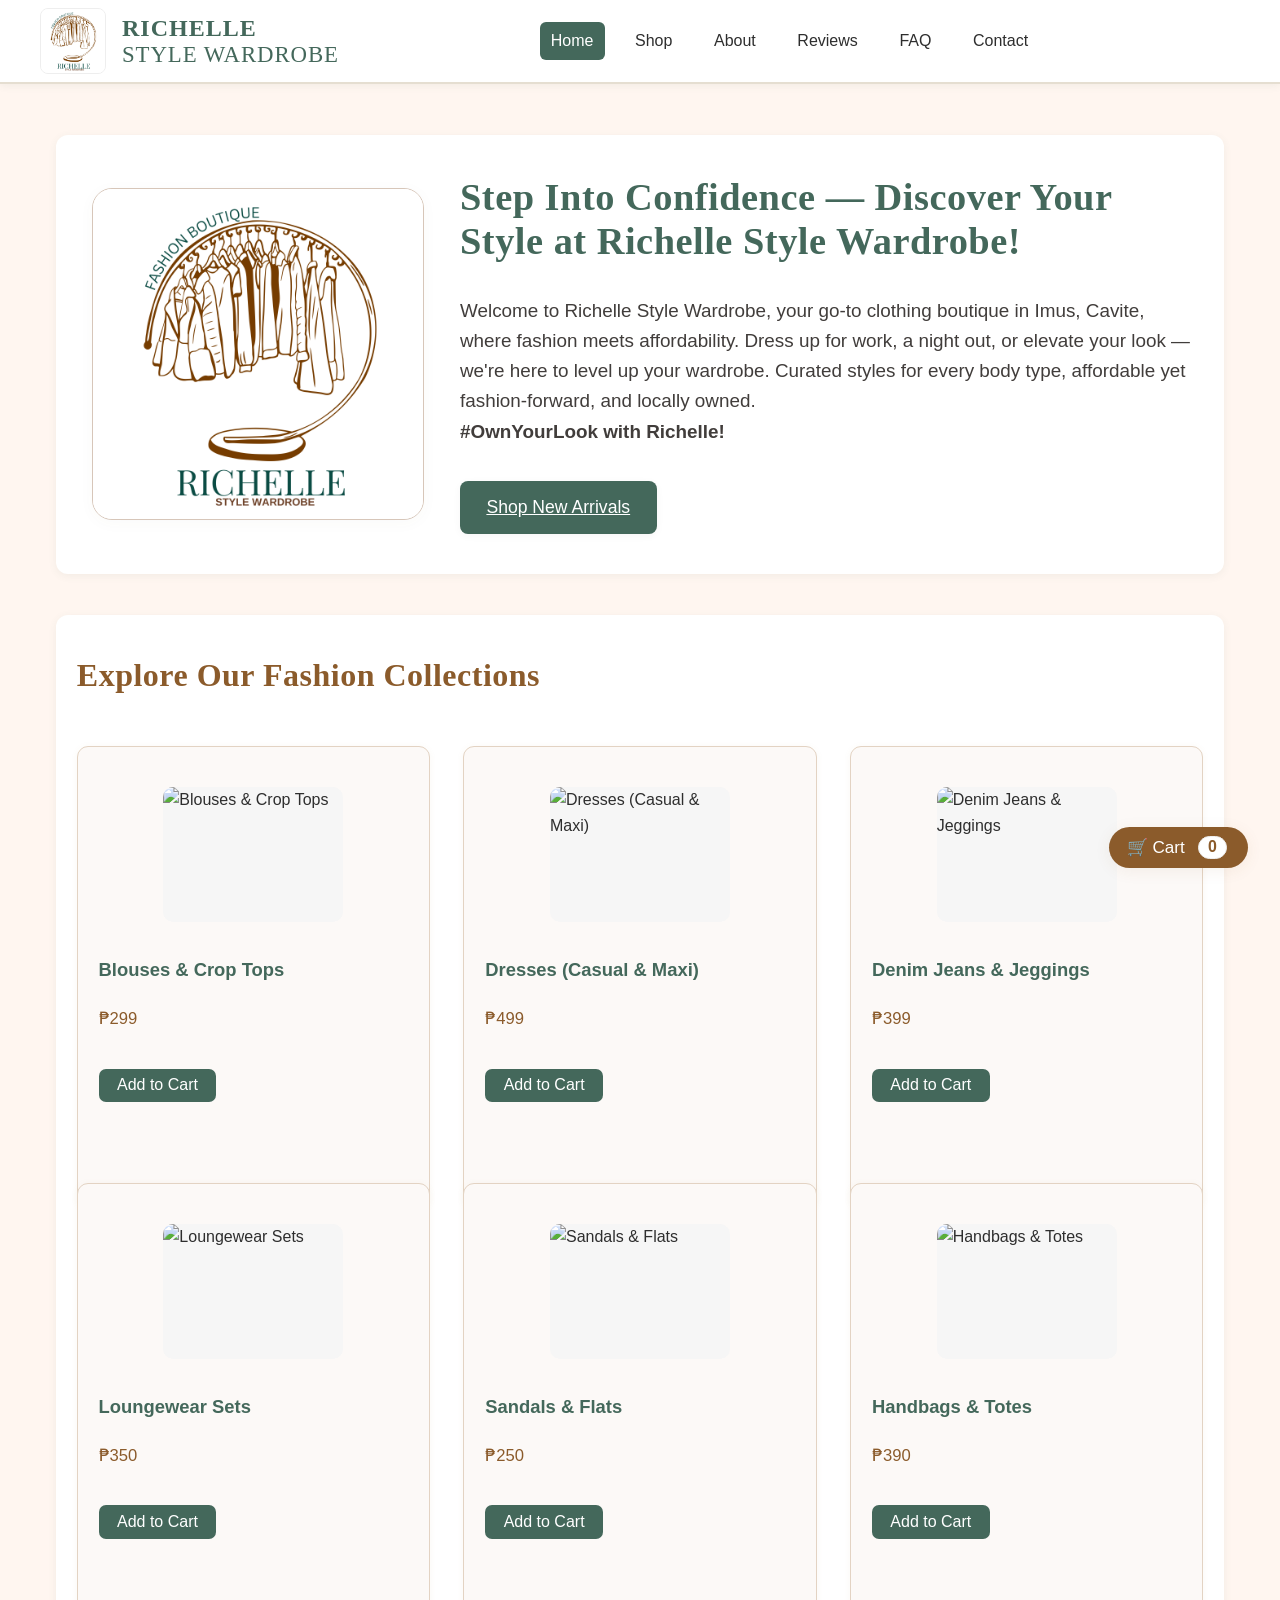
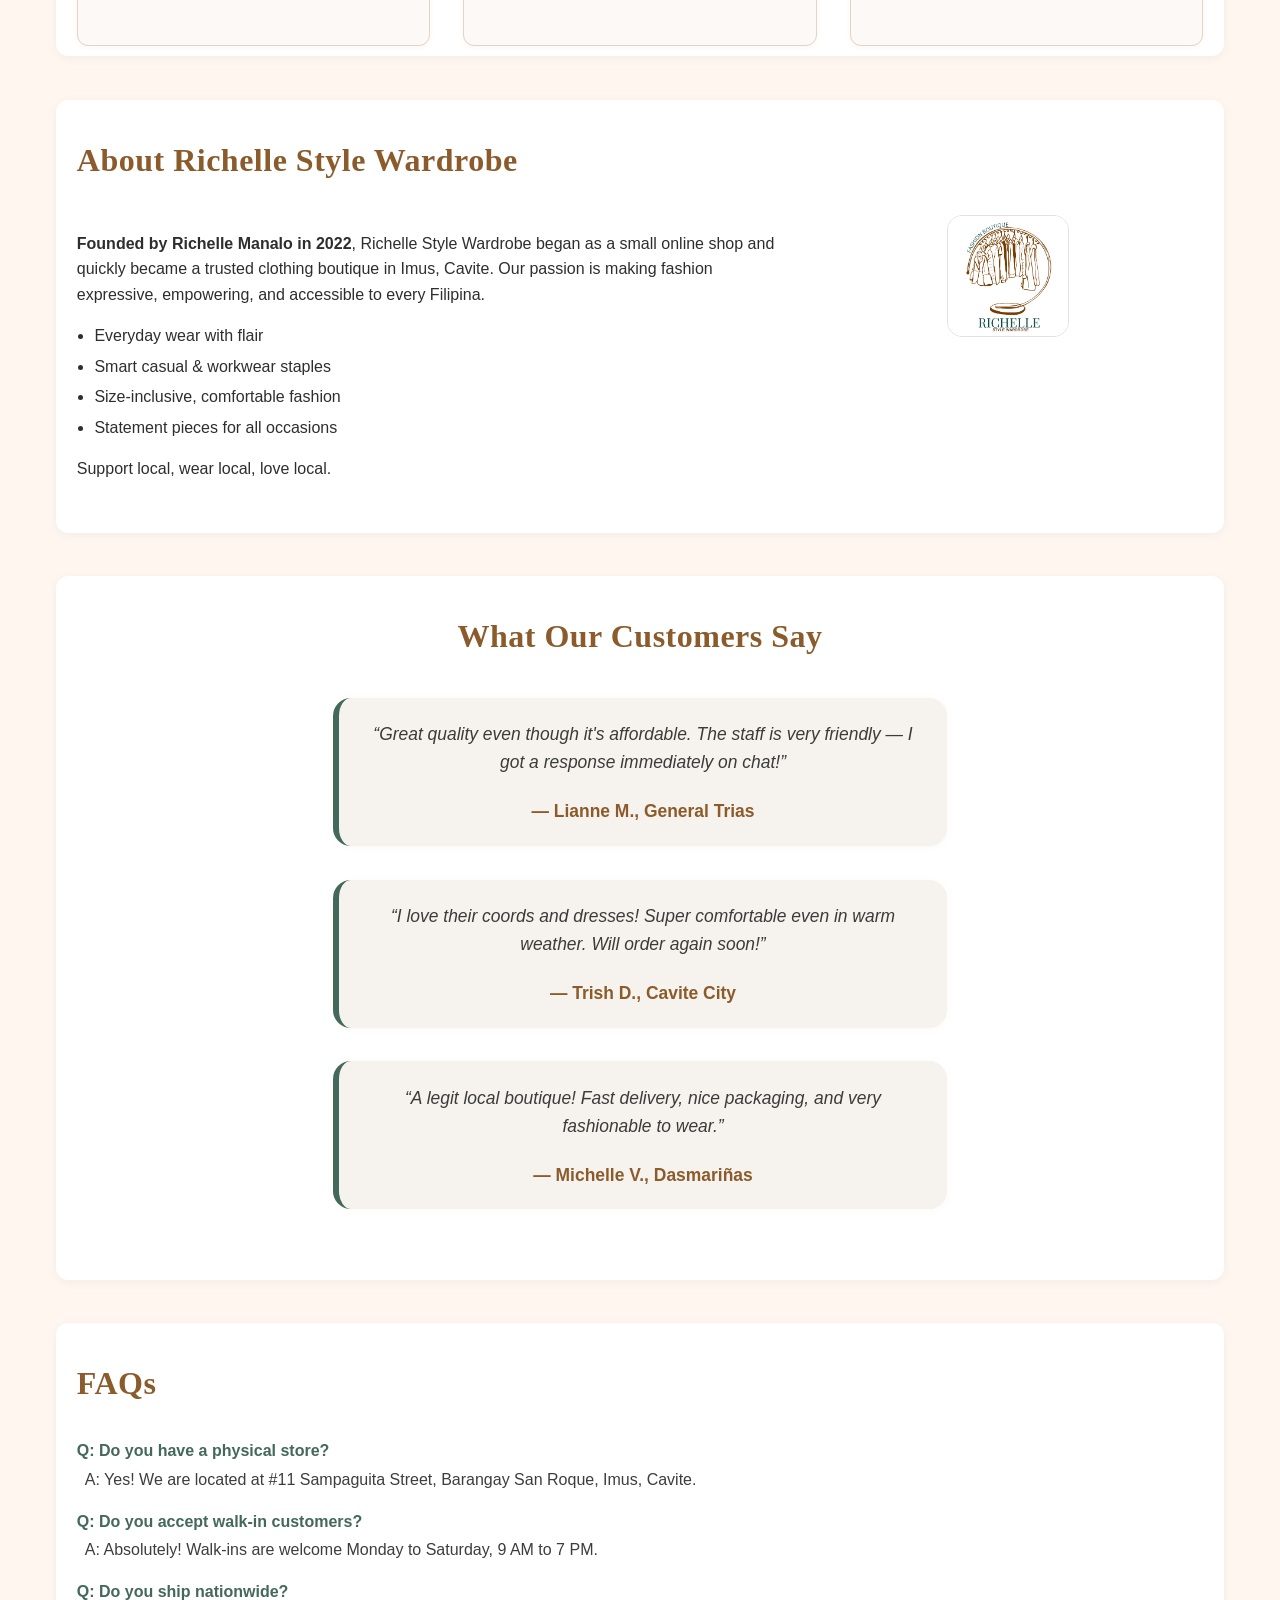
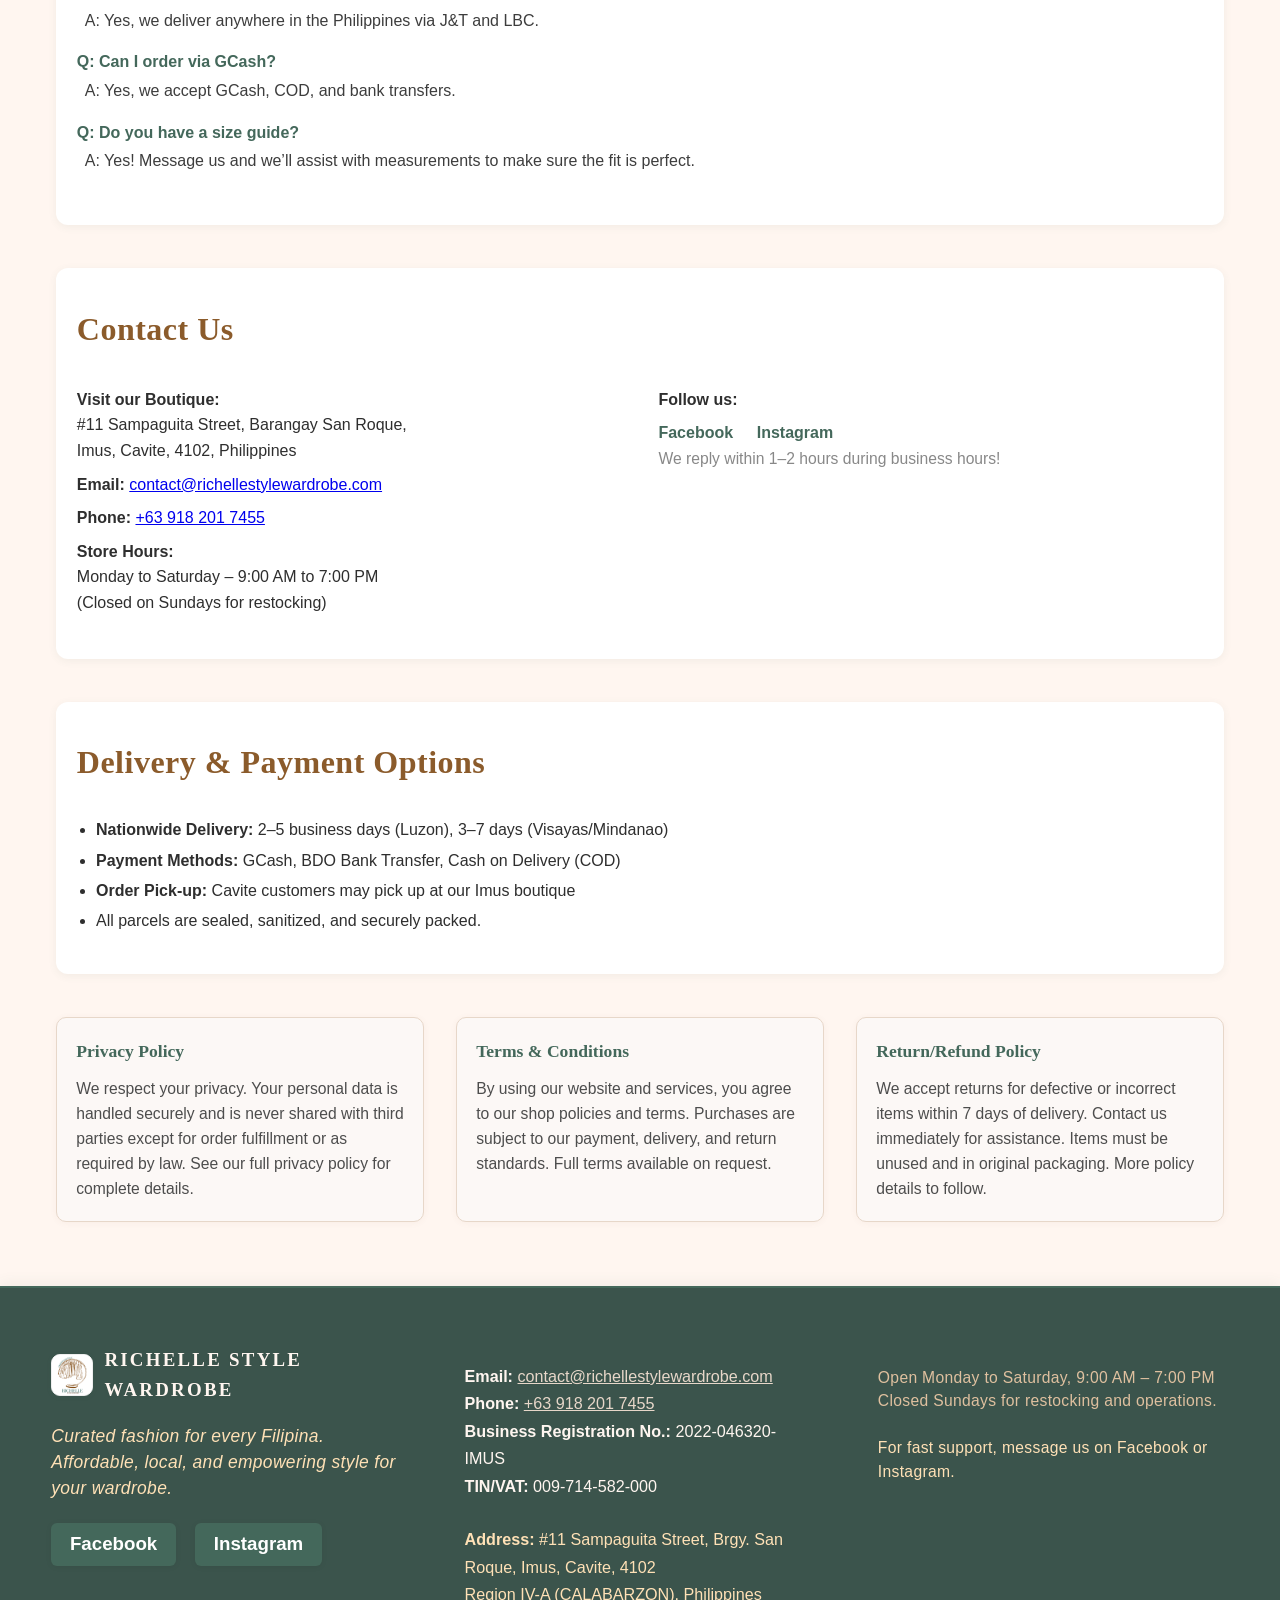
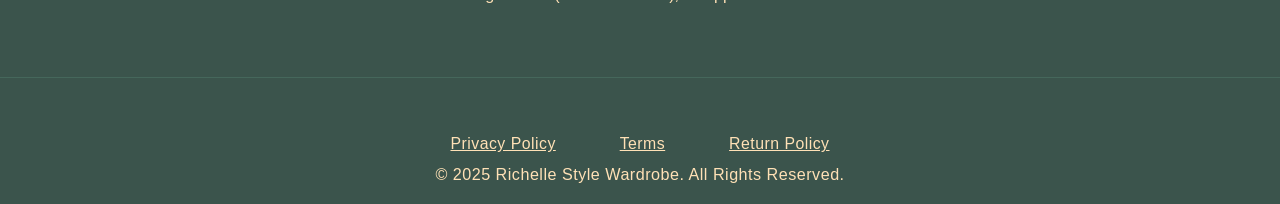
==== commit c77ec84e: "Update index.html" ====
--- a/index.html
+++ b/index.html
@@ -5,7 +5,7 @@
   <meta name="viewport" content="width=device-width,initial-scale=1.0">
   <meta name="description" content="Richelle Style Wardrobe - Fashion boutique in Imus, Cavite. Shop modern Filipina clothing, shoes, bags, and accessories.">
   <meta name="theme-color" content="#fff6f0">
-  <link rel="icon" type="image/png" href="FAVICON.png">
+  <link rel="icon" type="image/png" href="image/LOGO.png">
   <title>Richelle Style Wardrobe</title>
   <style>
     :root {
@@ -27,7 +27,6 @@
       --footer-social-hover: #fff6f0;
       --footer-social-color: #fff;
     }
-
     html, body {
       margin: 0;
       padding: 0;
@@ -38,13 +37,11 @@
       line-height: 1.6;
       min-height: 100vh;
     }
-
     body {
       display: flex;
       flex-direction: column;
       min-height: 100vh;
     }
-
     header {
       background: var(--section-bg);
       box-shadow: var(--shadow);
@@ -54,7 +51,6 @@
       top: 0;
       z-index: 100;
     }
-
     .navbar {
       display: flex;
       align-items: center;
@@ -64,13 +60,11 @@
       padding: 0.5rem 1rem 0.5rem 1rem;
       position: relative;
     }
-
     .logo-box {
       display: flex;
       align-items: center;
       gap: 1rem;
     }
-
     .logo-box img {
       height: 64px;
       width: 64px;
@@ -79,7 +73,6 @@
       background: #fff;
       border: 1px solid #eee;
     }
-
     .brand-text {
       font-family: "Georgia", serif;
       font-size: 1.5rem;
@@ -88,14 +81,12 @@
       letter-spacing: 1px;
       line-height: 1.1;
     }
-
     nav {
       display: flex;
       gap: 1.2rem;
       align-items: center;
       transition: max-height 0.25s ease;
     }
-
     nav a {
       text-decoration: none;
       color: var(--text-dark);
@@ -104,13 +95,10 @@
       border-radius: 6px;
       transition: background 0.15s, color 0.15s;
     }
-
     nav a:hover, nav a.active {
       background: var(--accent);
       color: var(--text-light);
     }
-
-    /* Cart Button Floating */
     .cart-btn-fixed {
       position: fixed;
       bottom: 32px;
@@ -144,8 +132,6 @@
       margin-left: 0.2em;
       border: 1px solid #eee;
     }
-
-    /* Burger Styles */
     .burger {
       display: none;
       flex-direction: column;
@@ -178,8 +164,6 @@
       transform: rotate(-45deg) translate(6px, -6px);
       background: var(--secondary);
     }
-
-    /* Responsive Design */
     @media (max-width: 900px) {
       .hero {
         flex-direction: column;
@@ -286,7 +270,6 @@
       .testimonial-card span {
         text-align: center !important;
       }
-      /* Footer mobile style */
       footer {
         padding: 2.3em 0.3em 1.1em 0.3em !important;
       }
@@ -306,7 +289,6 @@
         width: 32px !important;
       }
     }
-
     main {
       flex: 1;
       width: 100%;
@@ -315,8 +297,6 @@
       padding: 2.5rem 1rem 1.5rem 1rem;
       box-sizing: border-box;
     }
-
-    /* Hero Section */
     .hero {
       display: flex;
       flex-wrap: wrap;
@@ -329,7 +309,6 @@
       margin-bottom: 2.6rem;
       margin-top: 0.7rem;
     }
-
     .hero-img {
       flex: 1 1 260px;
       min-width: 200px;
@@ -347,7 +326,6 @@
       box-shadow: 0 3px 16px 0 rgba(100,90,60,0.03);
       max-width: 330px;
     }
-
     .hero-content {
       flex: 2 1 340px;
       min-width: 220px;
@@ -355,7 +333,6 @@
       flex-direction: column;
       gap: 1.3rem;
     }
-
     .hero-content h1 {
       font-family: "Georgia", serif;
       font-size: 2.4rem;
@@ -369,7 +346,6 @@
       color: #413d3b;
       margin: 0 0 0.7em 0;
     }
-
     .hero-content .cta-btn {
       background: var(--accent);
       color: var(--text-light);
@@ -383,12 +359,9 @@
       width: fit-content;
       box-shadow: 0 2px 8px rgba(34,34,34,0.04);
     }
-
     .hero-content .cta-btn:hover {
       background: #2c453b;
     }
-
-    /* Sections */
     section {
       margin-bottom: 2.7rem;
       padding: 2.2rem 1.3rem 2.2rem 1.3rem;
@@ -412,8 +385,6 @@
     section li {
       margin-bottom: 0.3em;
     }
-
-    /* Products (grid) */
     .product-list {
       display: grid;
       grid-template-columns: repeat(3, 1fr);
@@ -487,7 +458,6 @@
     .add-cart-btn:hover {
       background: #37594e;
     }
-
     @media (max-width: 950px) {
       .product-list {
         grid-template-columns: repeat(2, 1fr);
@@ -501,8 +471,6 @@
         min-height: 0;
       }
     }
-
-    /* About Section */
     .about-content {
       display: flex;
       flex-wrap: wrap;
@@ -527,8 +495,6 @@
       background: #f6f6f6;
       border: 1px solid #e1e1e1;
     }
-
-    /* Testimonials - Vertical List and Centered Style */
     .testimonials-list {
       display: flex;
       flex-direction: column;
@@ -570,8 +536,6 @@
       font-size: 1em;
       text-align: center;
     }
-
-    /* FAQ */
     .faq-list {
       margin: 0;
       padding: 0;
@@ -589,8 +553,6 @@
       margin-left: 0.5em;
       color: #3d3d3d;
     }
-
-    /* Contact */
     .contact-details {
       display: flex;
       flex-wrap: wrap;
@@ -619,14 +581,10 @@
     .contact-social a:hover {
       color: var(--secondary);
     }
-
-    /* Delivery & Payment */
     .delpay-list {
       margin: 0.5em 0 0 0;
       padding-left: 1.2em;
     }
-
-    /* Cart Summary Panel */
     .cart-summary-panel {
       position: fixed;
       right: 0;
@@ -759,8 +717,6 @@
         right: 12px;
       }
     }
-
-    /* Cart Overlay */
     #cart-overlay {
       display: none;
       position: fixed;
@@ -826,8 +782,6 @@
     .checkout-btn:hover {
       background: #6d3c11;
     }
-
-    /* Policies */
     .policy-list {
       display: flex;
       flex-wrap: wrap;
@@ -855,8 +809,6 @@
       color: #4d4d4d;
       font-size: 0.98em;
     }
-
-    /* Footer - New Modern Style */
     footer {
       background: var(--footer-bg);
       color: var(--footer-accent);
@@ -1032,7 +984,7 @@
   <header>
     <div class="navbar">
       <div class="logo-box">
-        <img src="LOGO.png" alt="Richelle Style Wardrobe Logo">
+        <img src="image/LOGO.png" alt="Richelle Style Wardrobe Logo">
         <span class="brand-text">RICHELLE<br><span style="font-size:0.95em;letter-spacing:0.04em;font-weight:400;">STYLE WARDROBE</span></span>
       </div>
       <button class="burger" id="burger" aria-label="Toggle menu">
@@ -1055,7 +1007,7 @@
     <!-- Hero Section -->
     <section class="hero" id="home">
       <div class="hero-img">
-        <img src="LOGO.png" alt="Richelle Style Wardrobe Logo Hero">
+        <img src="image/LOGO.png" alt="Richelle Style Wardrobe Logo Hero">
       </div>
       <div class="hero-content">
         <h1>Step Into Confidence — Discover Your Style at Richelle Style Wardrobe!</h1>
@@ -1069,37 +1021,37 @@
       <h2>Explore Our Fashion Collections</h2>
       <ul class="product-list">
         <li class="product-card">
-          <img src="LOGO.png" alt="Blouses & Crop Tops">
+          <img src="image/Pictures1.png" alt="Blouses & Crop Tops">
           <div class="product-title">Blouses & Crop Tops</div>
           <div class="product-price">₱299</div>
           <button class="add-cart-btn" data-name="Blouses & Crop Tops" data-price="299">Add to Cart</button>
         </li>
         <li class="product-card">
-          <img src="https://images.unsplash.com/photo-1512436991641-6745cdb1723f?auto=format&fit=crop&w=350&q=80" alt="Dresses (Casual & Maxi)">
+          <img src="image/Pictures2.png" alt="Dresses (Casual & Maxi)">
           <div class="product-title">Dresses (Casual & Maxi)</div>
           <div class="product-price">₱499</div>
           <button class="add-cart-btn" data-name="Dresses (Casual & Maxi)" data-price="499">Add to Cart</button>
         </li>
         <li class="product-card">
-          <img src="https://images.unsplash.com/photo-1517841905240-472988babdf9?auto=format&fit=crop&w=350&q=80" alt="Denim Jeans & Jeggings">
+          <img src="image/Pictures3.png" alt="Denim Jeans & Jeggings">
           <div class="product-title">Denim Jeans & Jeggings</div>
           <div class="product-price">₱399</div>
           <button class="add-cart-btn" data-name="Denim Jeans & Jeggings" data-price="399">Add to Cart</button>
         </li>
         <li class="product-card">
-          <img src="LOGO.png" alt="Loungewear Sets">
+          <img src="image/Pictures4.png" alt="Loungewear Sets">
           <div class="product-title">Loungewear Sets</div>
           <div class="product-price">₱350</div>
           <button class="add-cart-btn" data-name="Loungewear Sets" data-price="350">Add to Cart</button>
         </li>
         <li class="product-card">
-          <img src="https://images.unsplash.com/photo-1519125323398-675f0ddb6308?auto=format&fit=crop&w=350&q=80" alt="Sandals & Flats">
+          <img src="image/Pictures5.png" alt="Sandals & Flats">
           <div class="product-title">Sandals & Flats</div>
           <div class="product-price">₱250</div>
           <button class="add-cart-btn" data-name="Sandals & Flats" data-price="250">Add to Cart</button>
         </li>
         <li class="product-card">
-          <img src="https://images.unsplash.com/photo-1465101046530-73398c7f28ca?auto=format&fit=crop&w=350&q=80" alt="Handbags & Totes">
+          <img src="image/Pictures6.png" alt="Handbags & Totes">
           <div class="product-title">Handbags & Totes</div>
           <div class="product-price">₱390</div>
           <button class="add-cart-btn" data-name="Handbags & Totes" data-price="390">Add to Cart</button>
@@ -1122,7 +1074,7 @@
           <p>Support local, wear local, love local.</p>
         </div>
         <div class="about-img">
-          <img src="LOGO.png" alt="About Richelle Logo">
+          <img src="image/LOGO.png" alt="About Richelle Logo">
         </div>
       </div>
     </section>
@@ -1255,7 +1207,7 @@
     <div class="footer-content">
       <div class="footer-section">
         <div class="footer-logo">
-          <img src="LOGO.png" alt="Richelle Style Wardrobe Footer Logo">
+          <img src="image/LOGO.png" alt="Richelle Style Wardrobe Footer Logo">
           <span class="footer-brand">RICHELLE STYLE WARDROBE</span>
         </div>
         <div class="footer-desc">
@@ -1345,9 +1297,7 @@
     const cartSummary = document.getElementById('cart-summary');
     const cartTotalSpan = document.getElementById('cart-total');
     const checkoutBtn = document.getElementById('cart-checkout');
-
     let cart = [];
-
     function updateCartDisplay() {
       cartItemsDiv.innerHTML = '';
       if (cart.length === 0) {
@@ -1378,7 +1328,6 @@
       cartCountSpan.textContent = cart.reduce((a, b) => a + b.qty, 0);
       updateCartSummaryPanel();
     }
-
     function addToCart(name, price) {
       const itemIdx = cart.findIndex(item => item.name === name);
       if (itemIdx > -1) {
@@ -1388,12 +1337,10 @@
       }
       updateCartDisplay();
     }
-
     window.removeFromCart = function(idx) {
       cart.splice(idx, 1);
       updateCartDisplay();
     };
-
     addCartBtns.forEach(btn => {
       btn.addEventListener('click', e => {
         const name = btn.getAttribute('data-name');
@@ -1402,7 +1349,6 @@
         showCartSummaryPanel();
       });
     });
-
     cartBtn.addEventListener('click', () => {
       cartOverlay.classList.add('active');
       updateCartDisplay();
@@ -1422,7 +1368,6 @@
     const cartSummaryList = document.getElementById('cart-summary-list');
     const cartSummaryTotal = document.getElementById('cart-summary-total');
     const cartSummaryClose = document.getElementById('cart-summary-close');
-
     function showCartSummaryPanel() {
       cartSummaryPanel.classList.add('visible');
     }
@@ -1431,7 +1376,6 @@
     }
     cartSummaryClose.addEventListener('click', hideCartSummaryPanel);
     cartBtn.addEventListener('click', showCartSummaryPanel);
-
     function updateCartSummaryPanel() {
       cartSummaryList.innerHTML = '';
       if (cart.length === 0) {
@@ -1457,7 +1401,6 @@
       cartSummaryTotal.textContent = 'Total: ₱' + total;
     }
     updateCartSummaryPanel();
-
     document.addEventListener('click', function(e){
       if (
         cartSummaryPanel.classList.contains('visible') &&
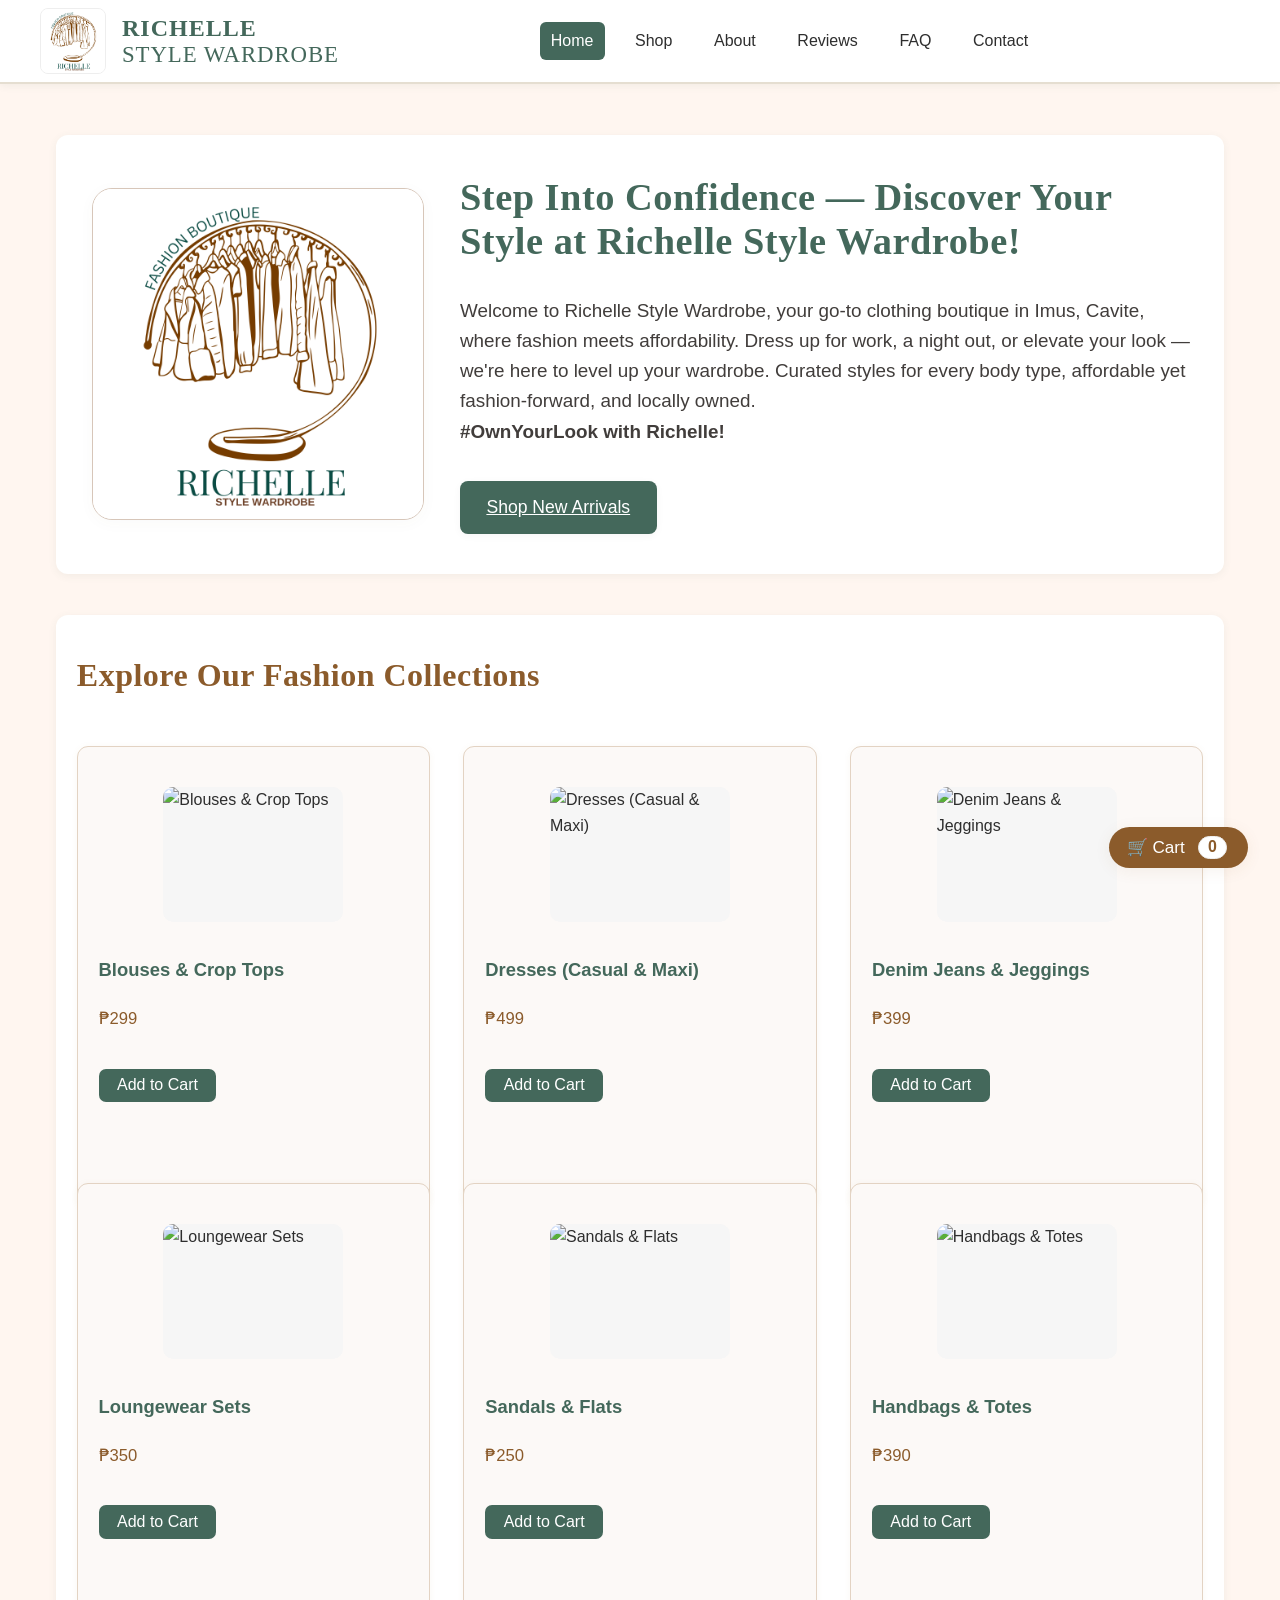
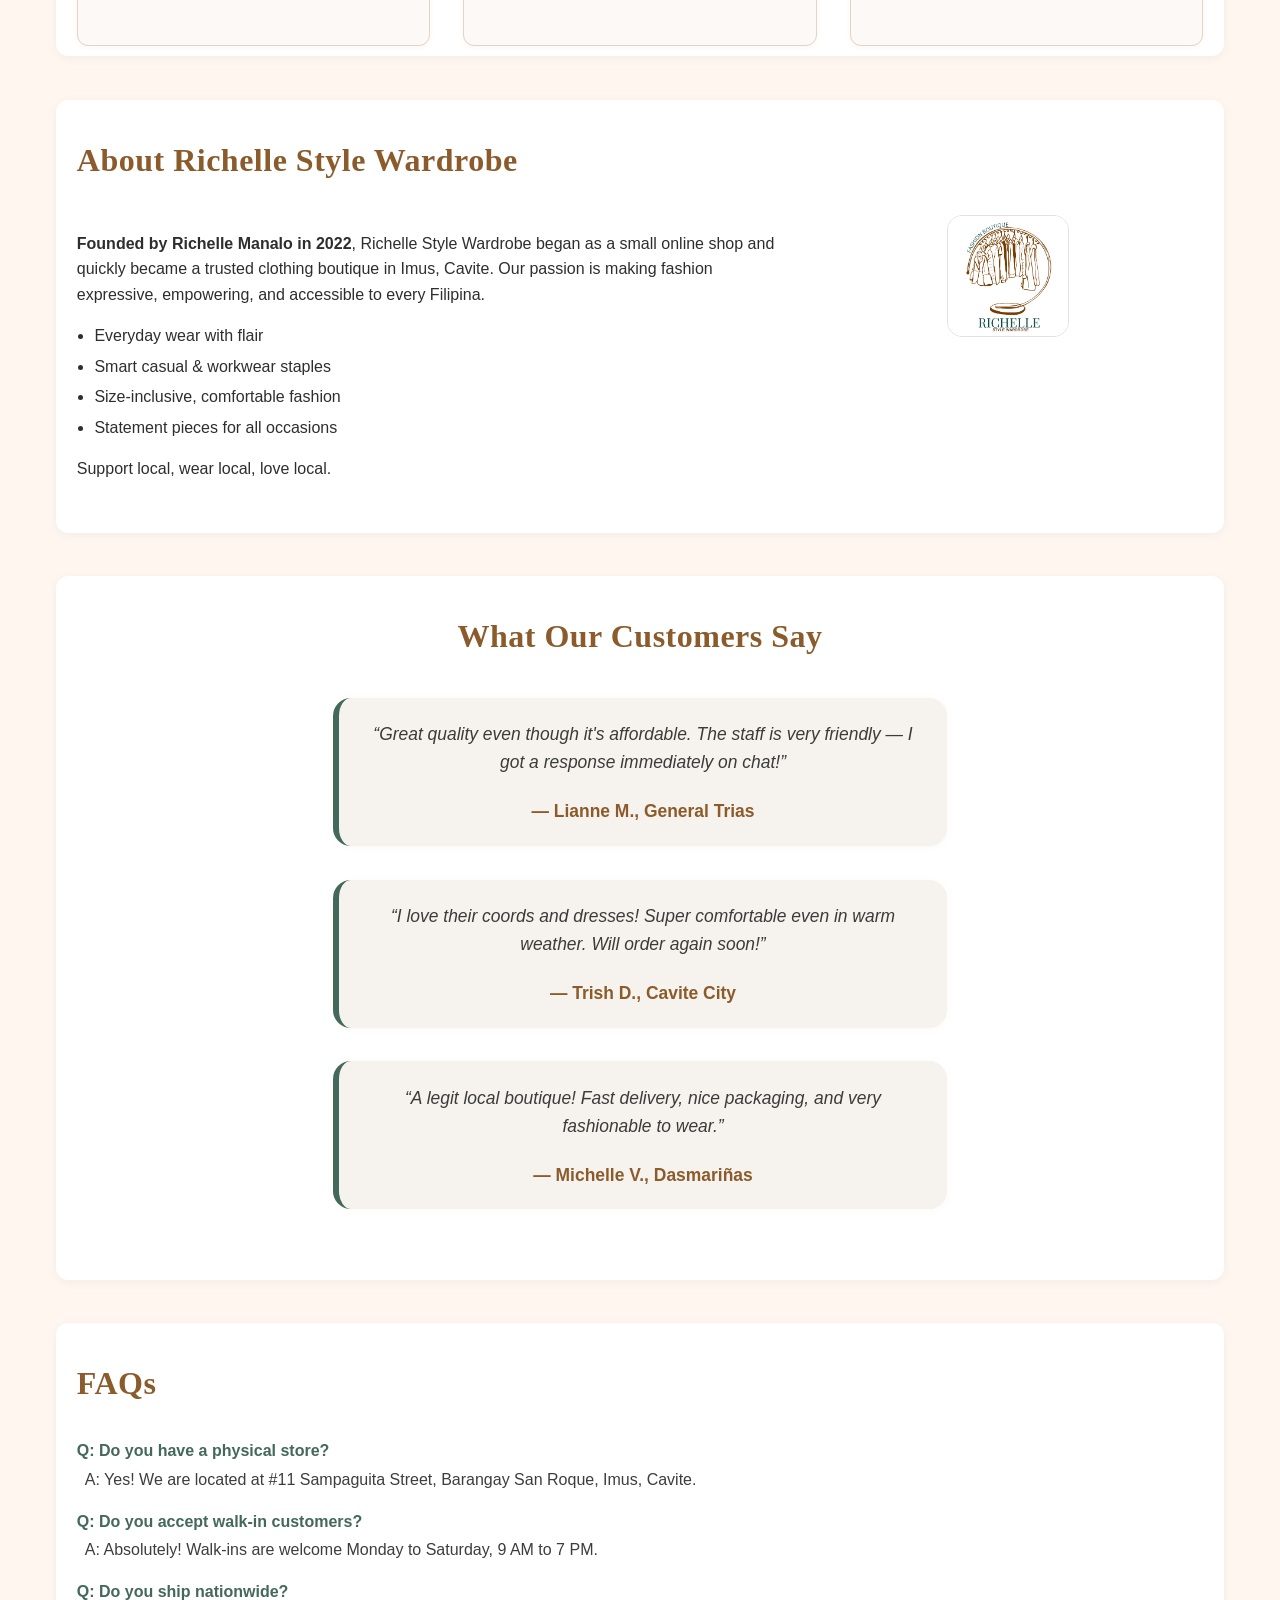
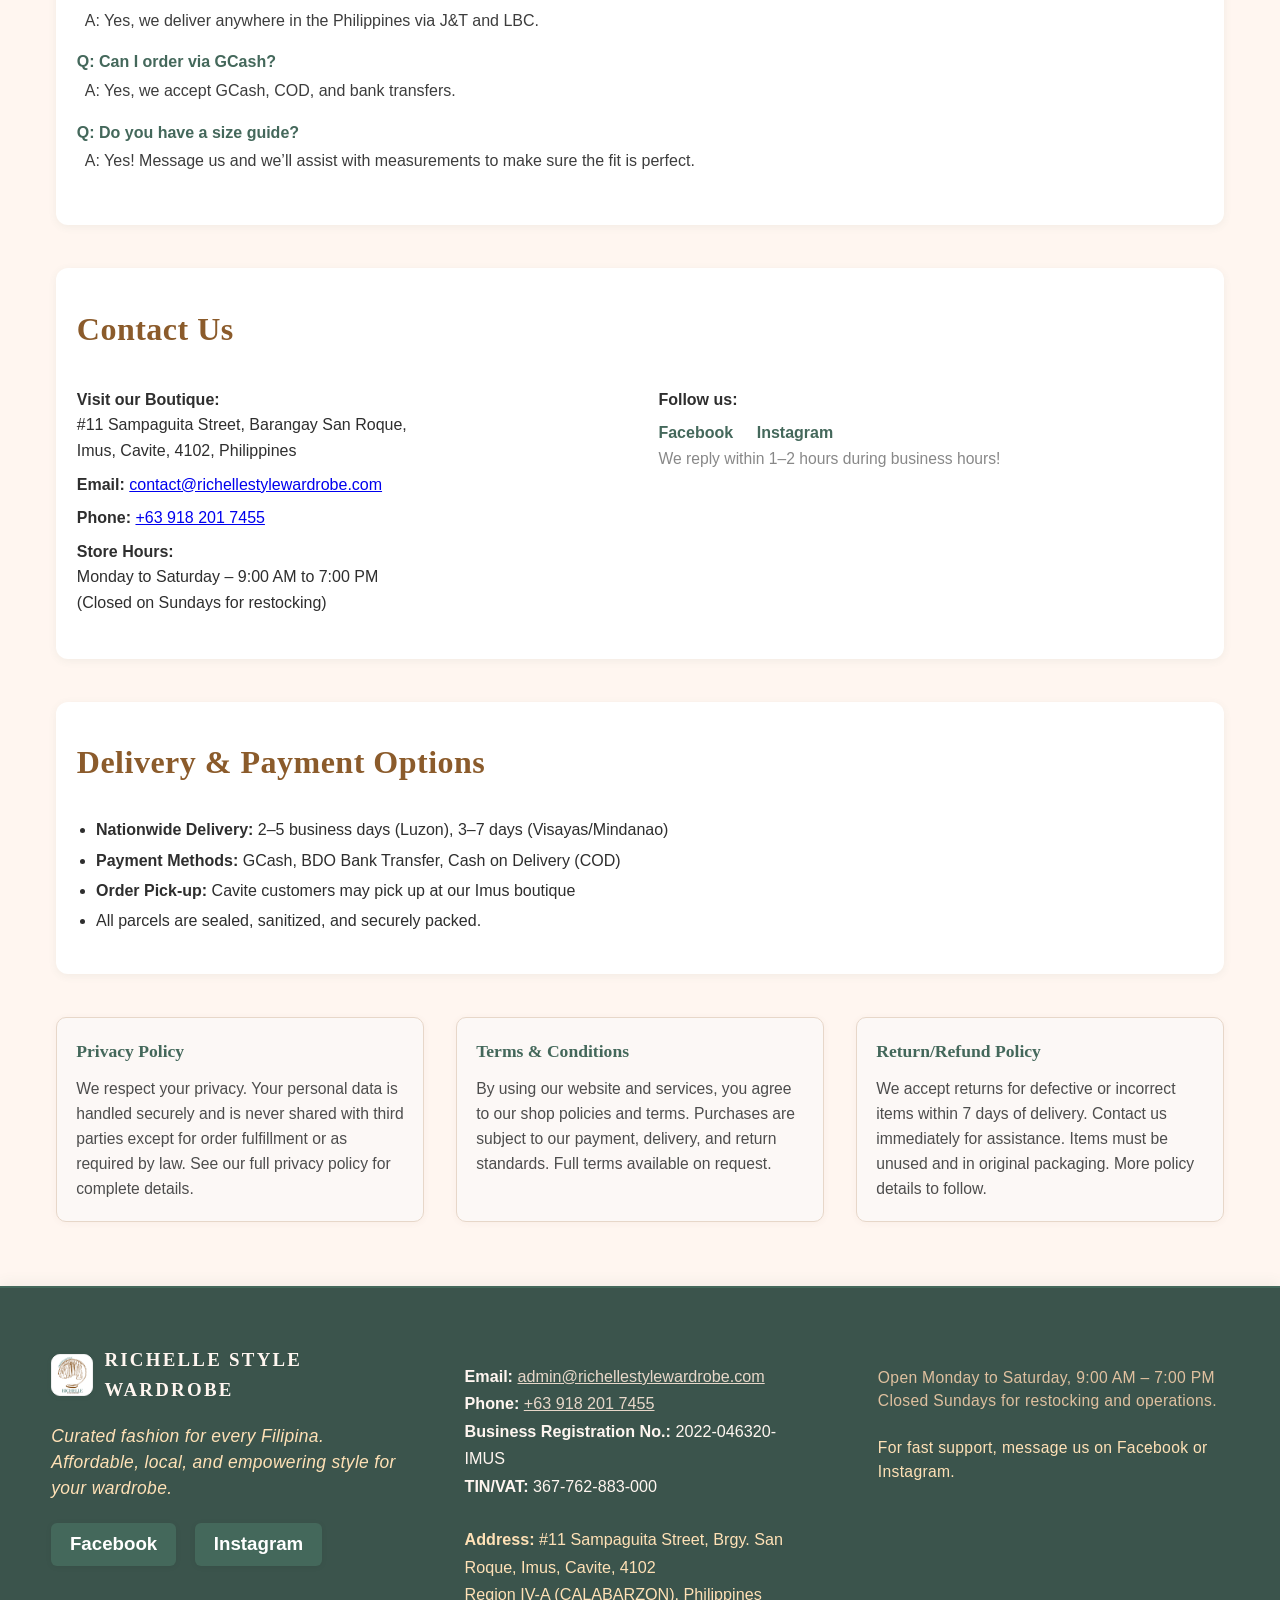
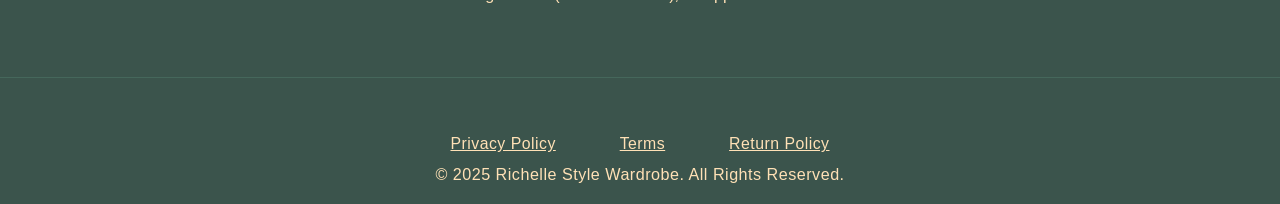
==== commit 72752c83: "Update index.html" ====
--- a/index.html
+++ b/index.html
@@ -1220,10 +1220,10 @@
       </div>
       <div class="footer-section">
         <div class="footer-contact">
-          <strong>Email:</strong> <a href="mailto:contact@richellestylewardrobe.com">contact@richellestylewardrobe.com</a><br>
+          <strong>Email:</strong> <a href="mailto:admin@richellestylewardrobe.com">admin@richellestylewardrobe.com</a><br>
           <strong>Phone:</strong> <a href="tel:+639182017455">+63 918 201 7455</a><br>
           <strong>Business Registration No.:</strong> 2022-046320-IMUS<br>
-          <strong>TIN/VAT:</strong> 009-714-582-000
+          <strong>TIN/VAT:</strong> 367-762-883-000
         </div>
         <div class="footer-address">
           <strong>Address:</strong> #11 Sampaguita Street, Brgy. San Roque, Imus, Cavite, 4102<br>
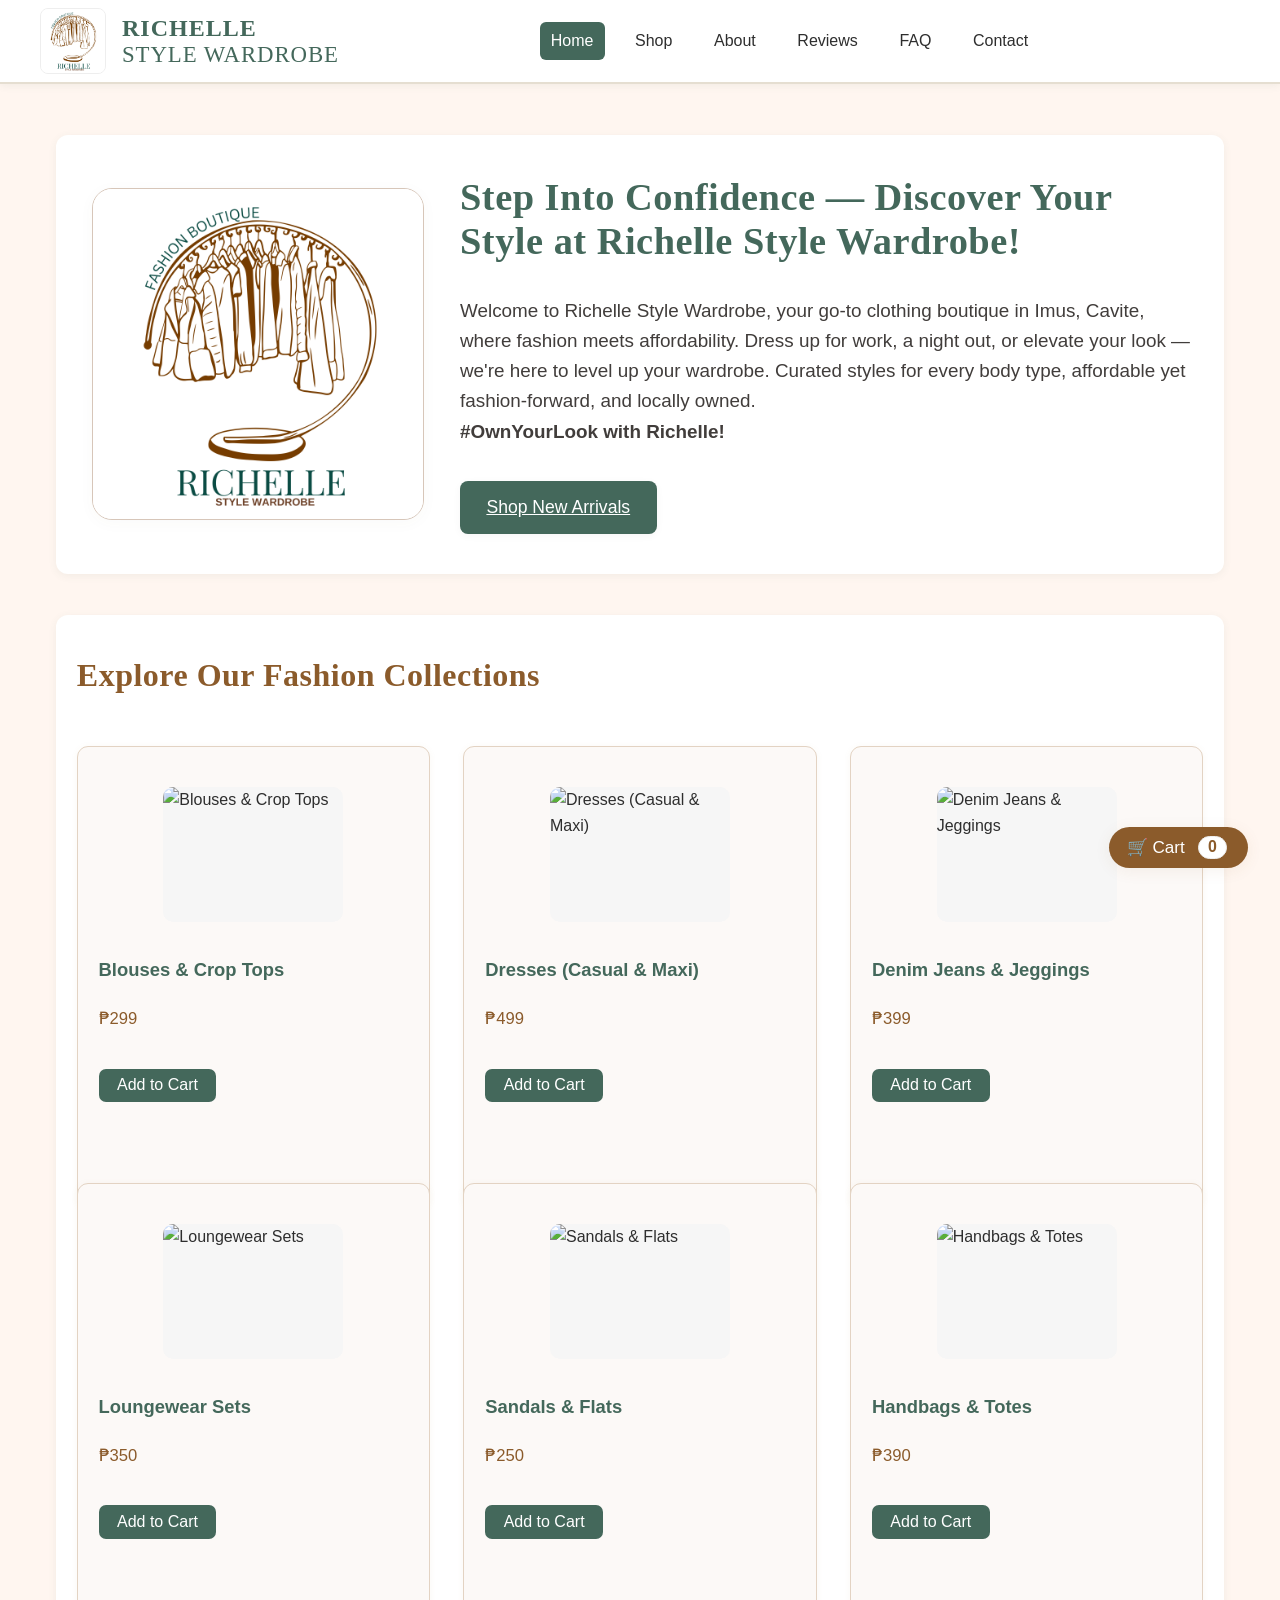
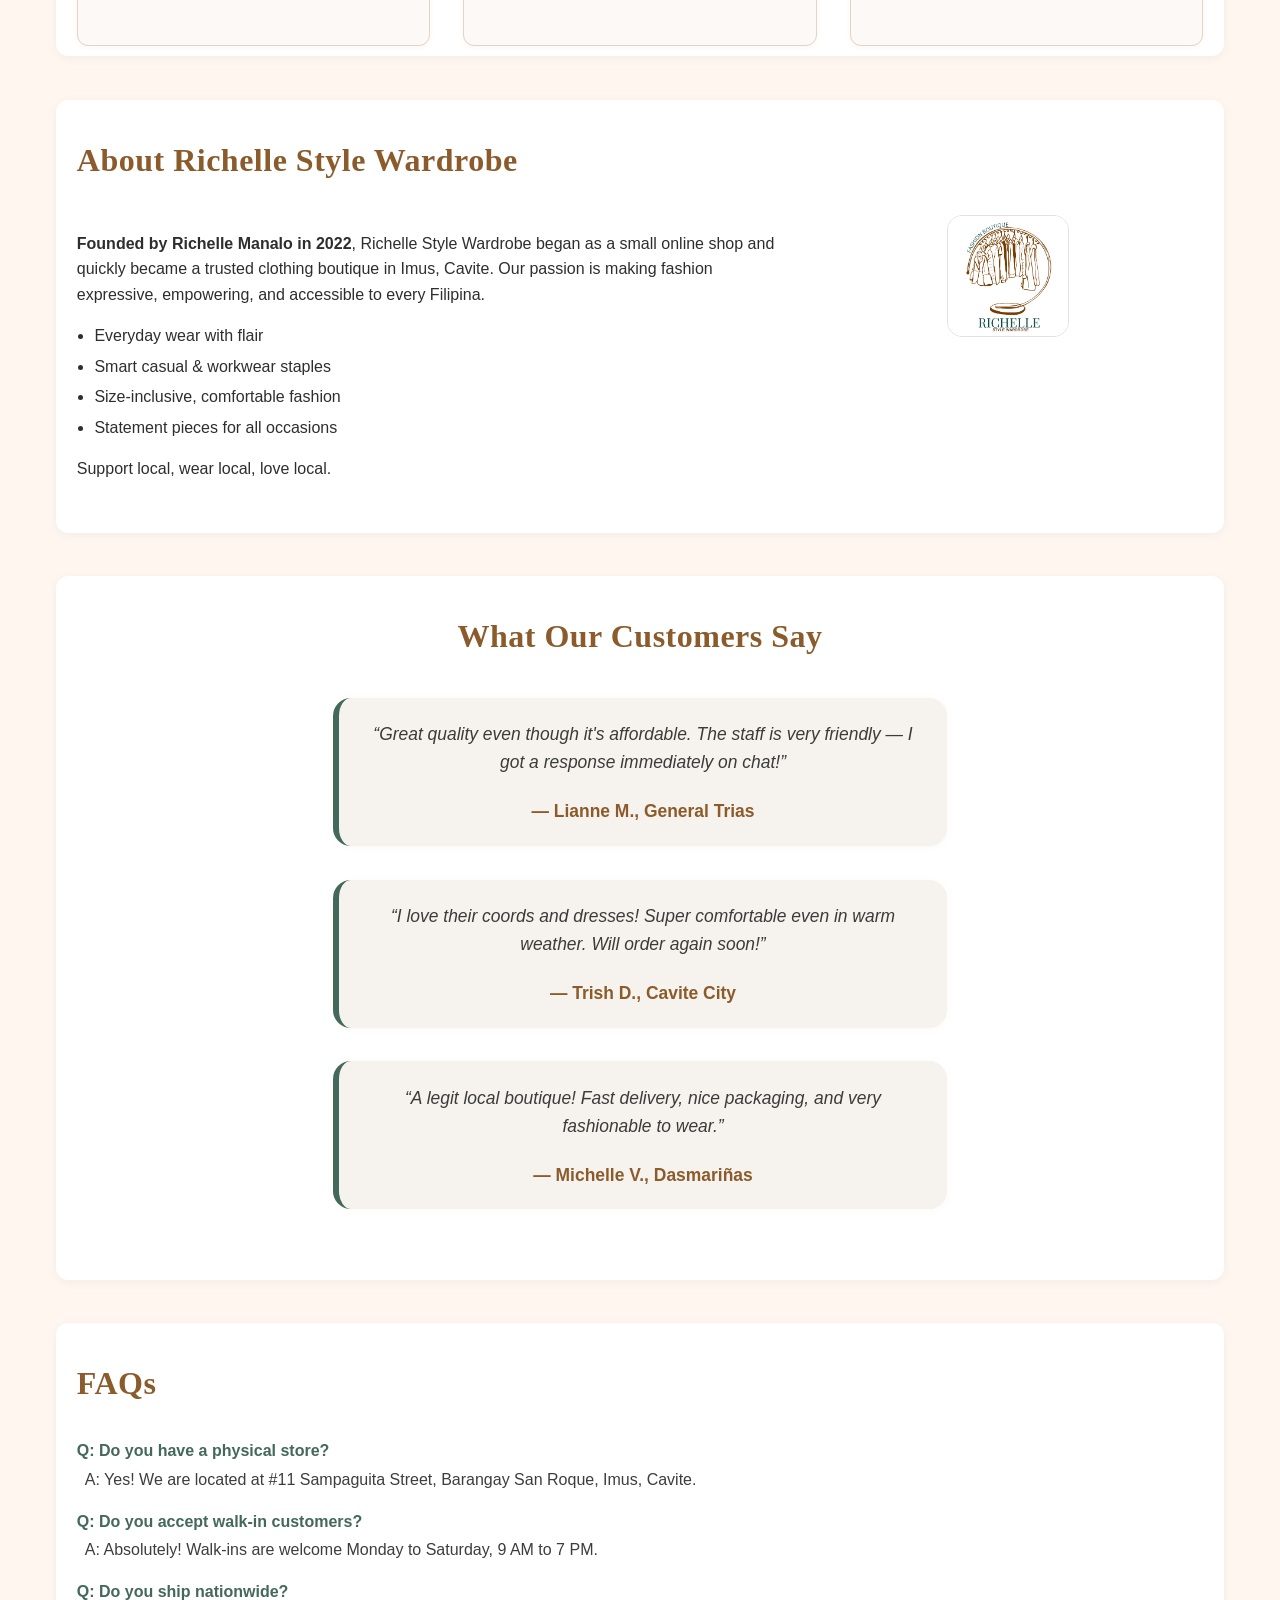
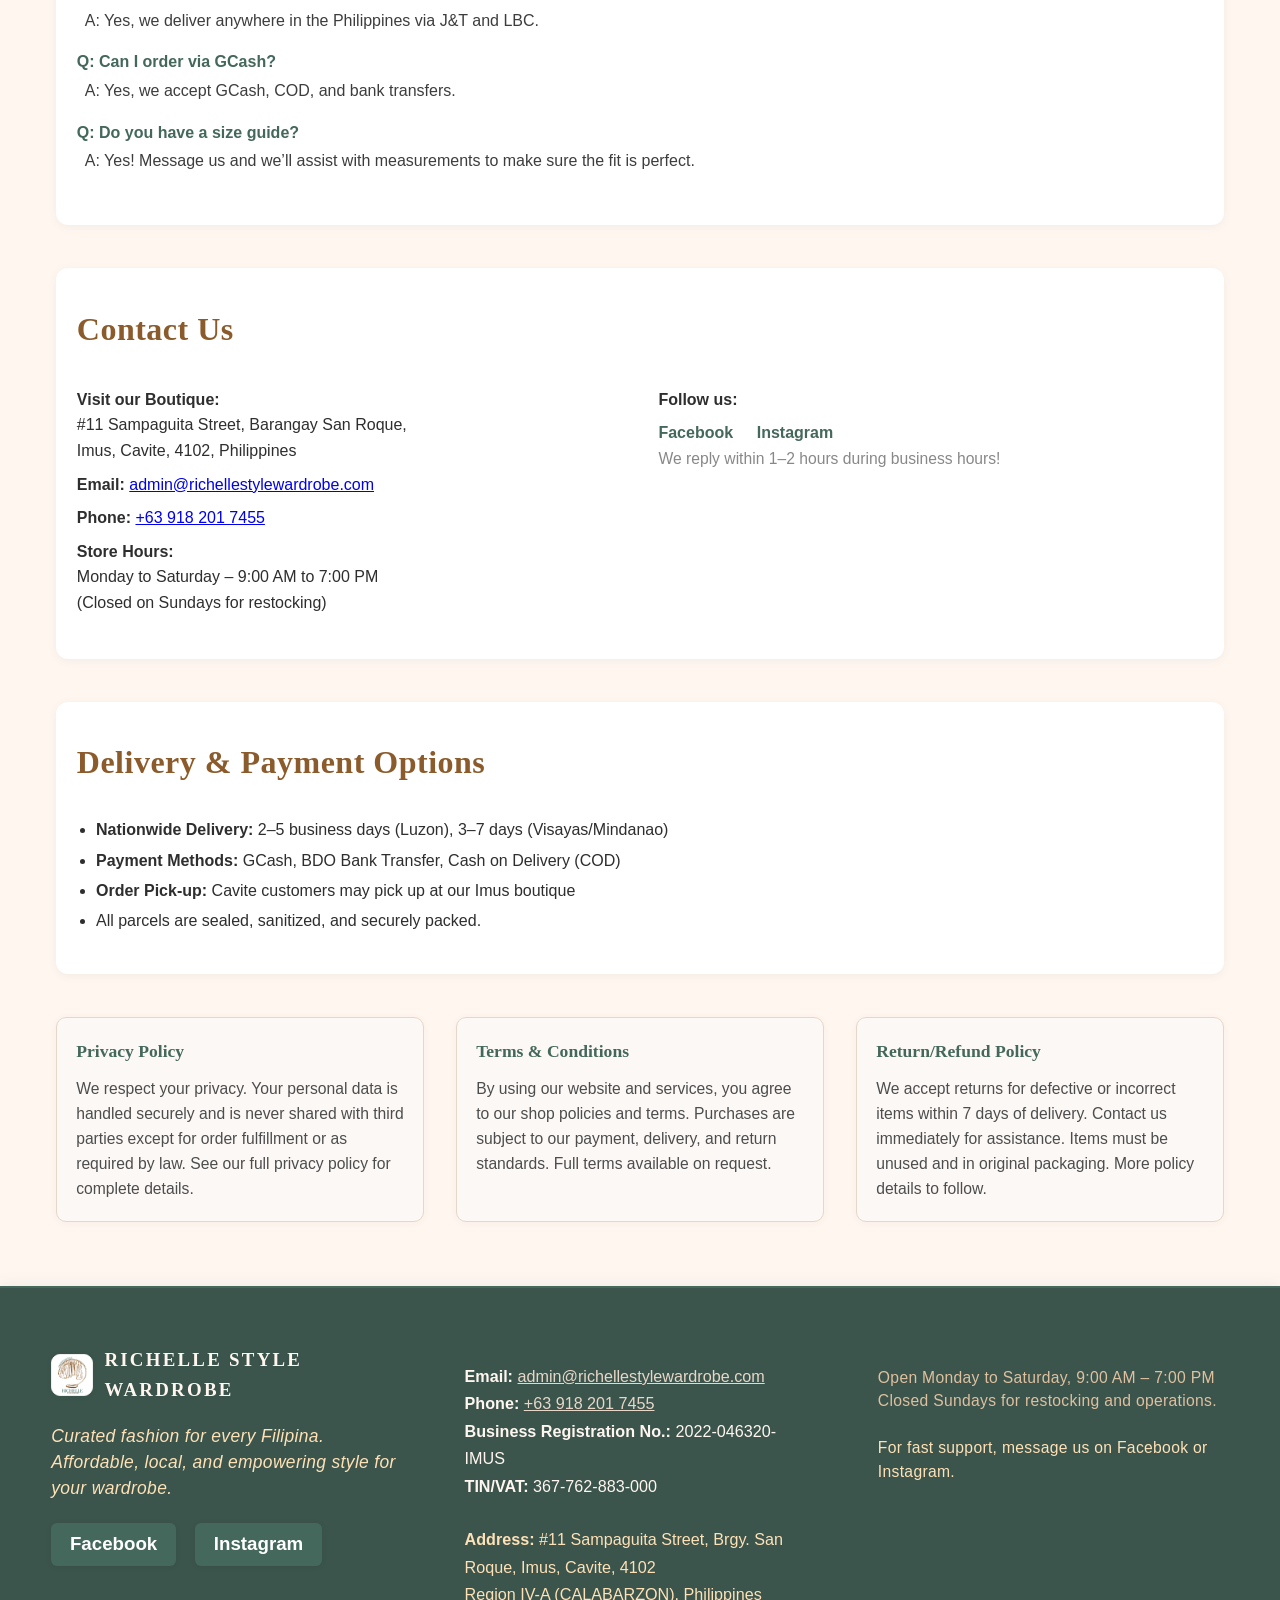
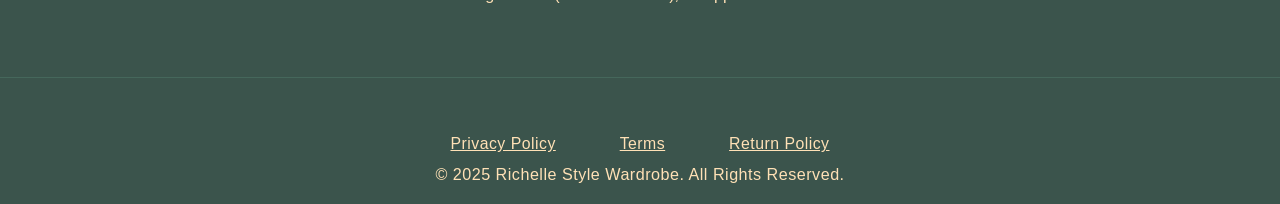
==== commit f7661f5b: "Update index.html" ====
--- a/index.html
+++ b/index.html
@@ -1133,7 +1133,7 @@
           <p><strong>Visit our Boutique:</strong><br>
           #11 Sampaguita Street, Barangay San Roque,<br>
           Imus, Cavite, 4102, Philippines</p>
-          <p><strong>Email:</strong> <a href="mailto:contact@richellestylewardrobe.com">contact@richellestylewardrobe.com</a></p>
+          <p><strong>Email:</strong> <a href="mailto:admin@richellestylewardrobe.com">admin@richellestylewardrobe.com</a></p>
           <p><strong>Phone:</strong> <a href="tel:+639182017455">+63 918 201 7455</a></p>
           <p><strong>Store Hours:</strong><br>Monday to Saturday – 9:00 AM to 7:00 PM<br>(Closed on Sundays for restocking)</p>
         </div>
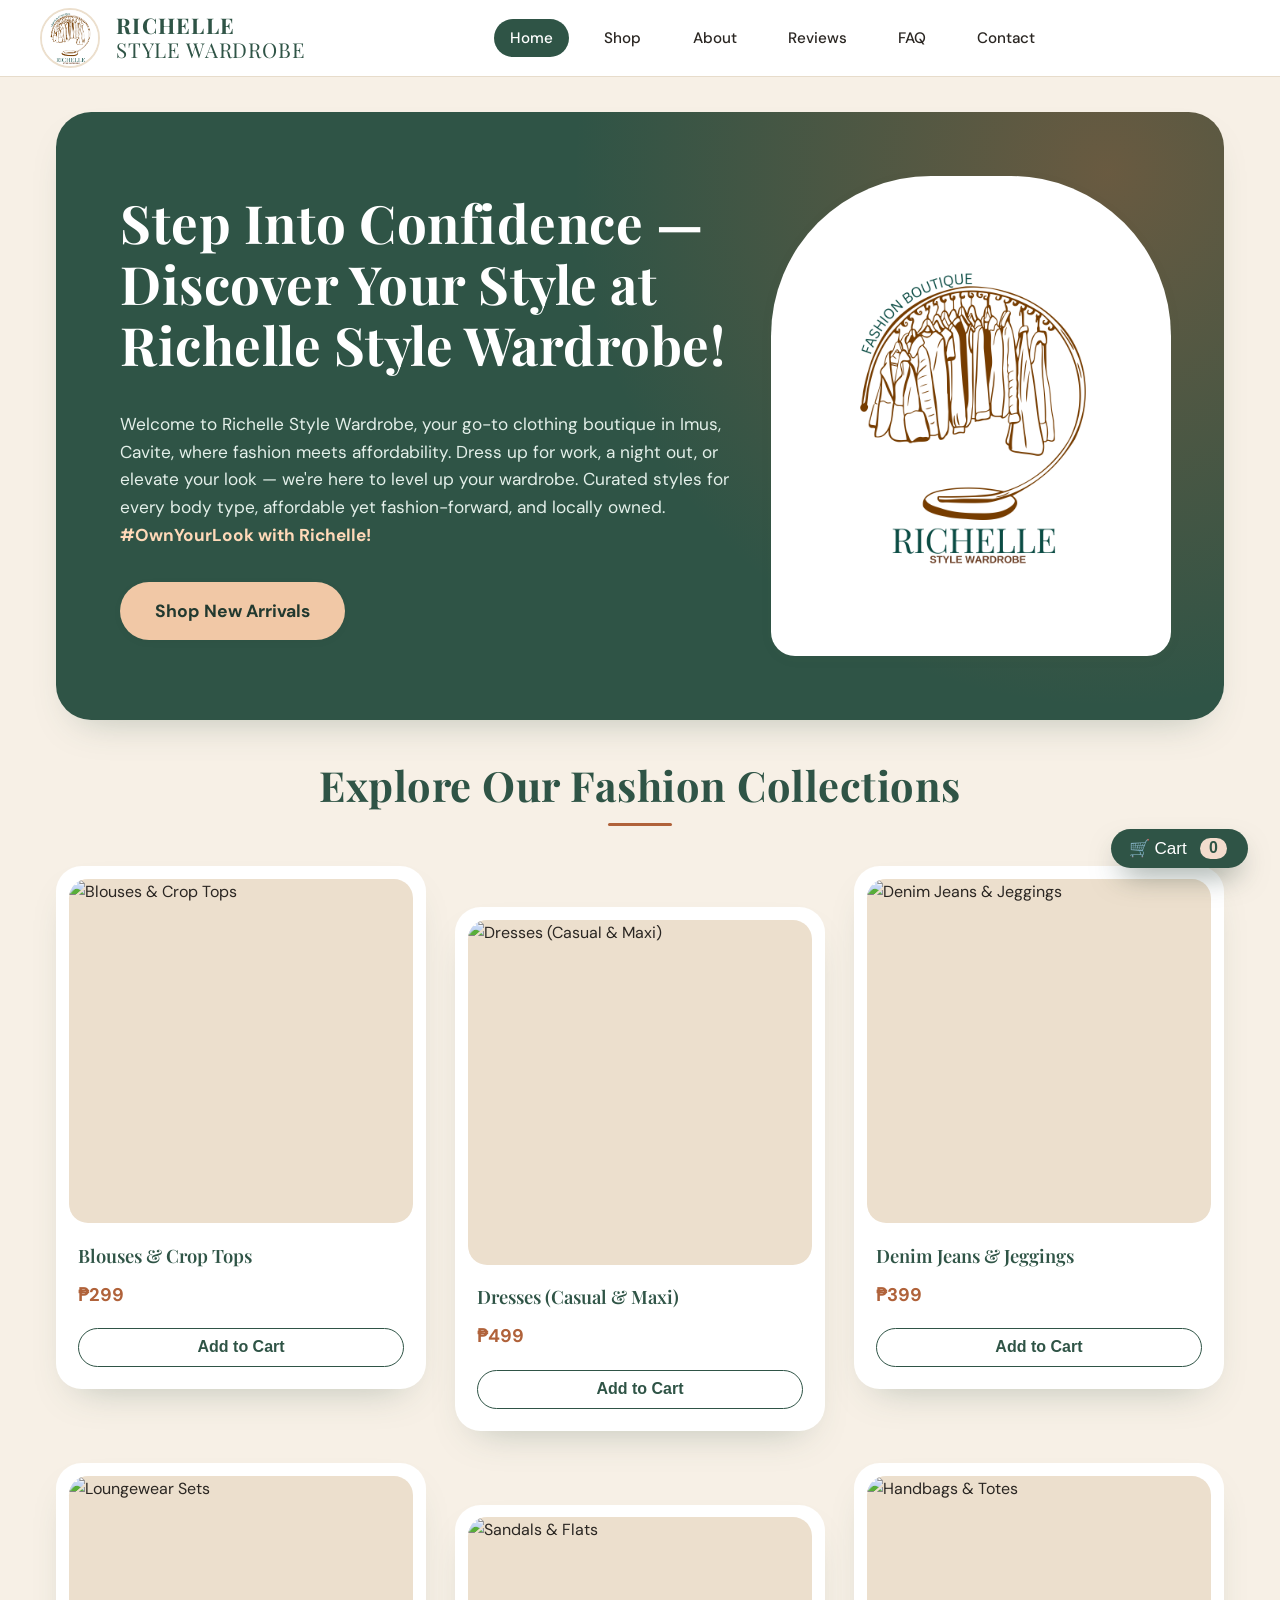
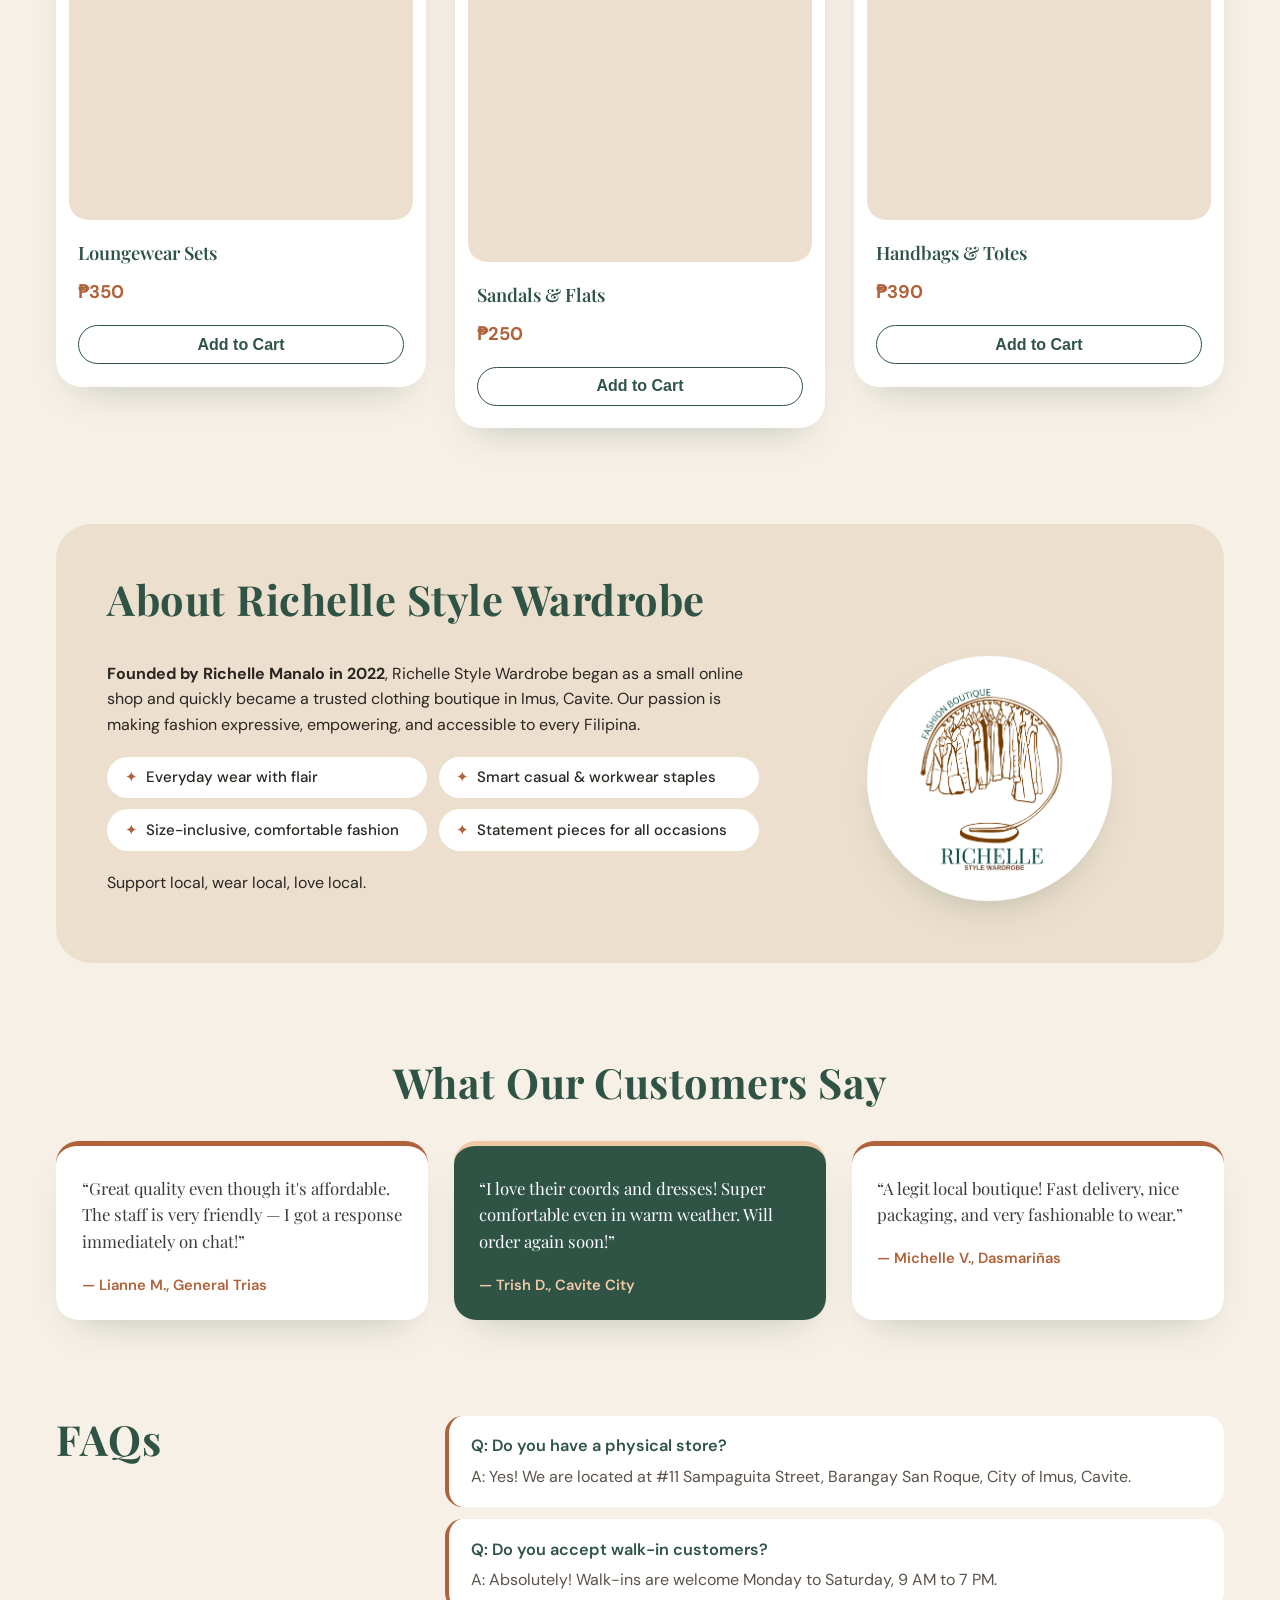
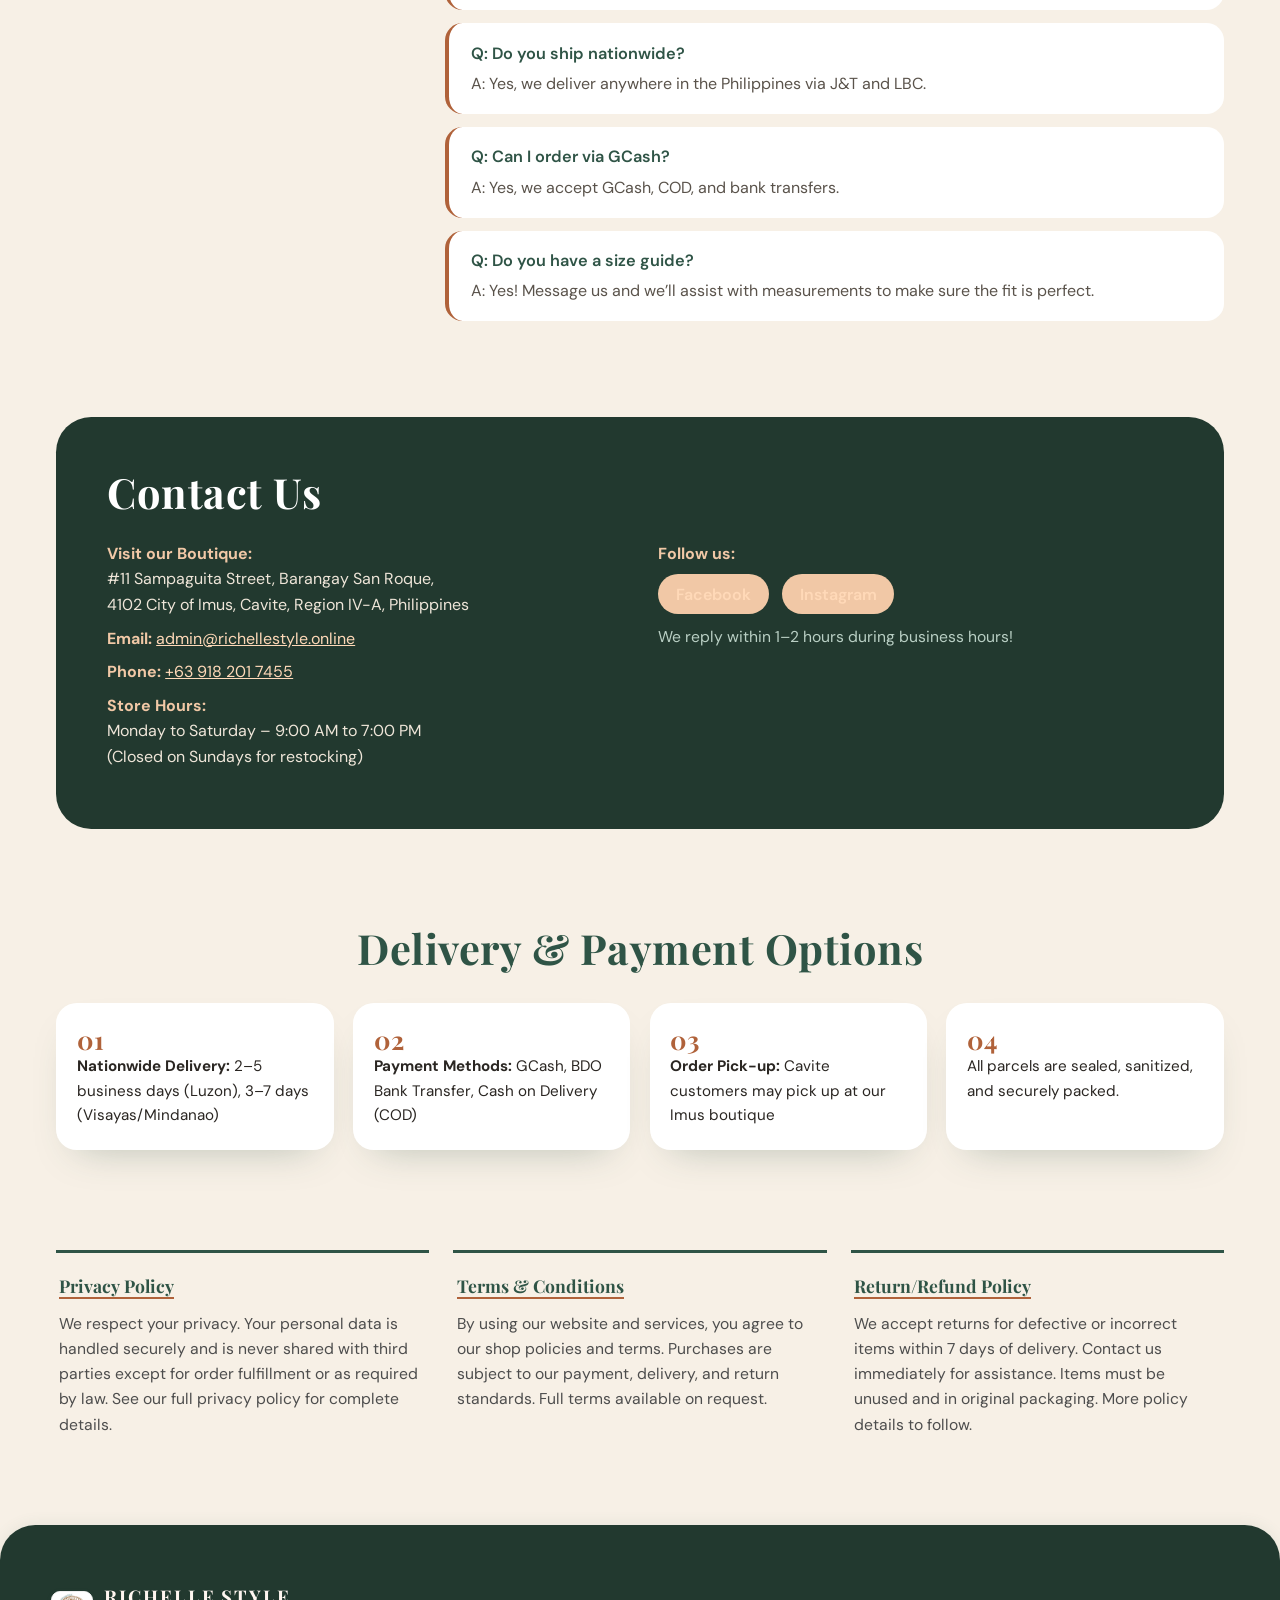
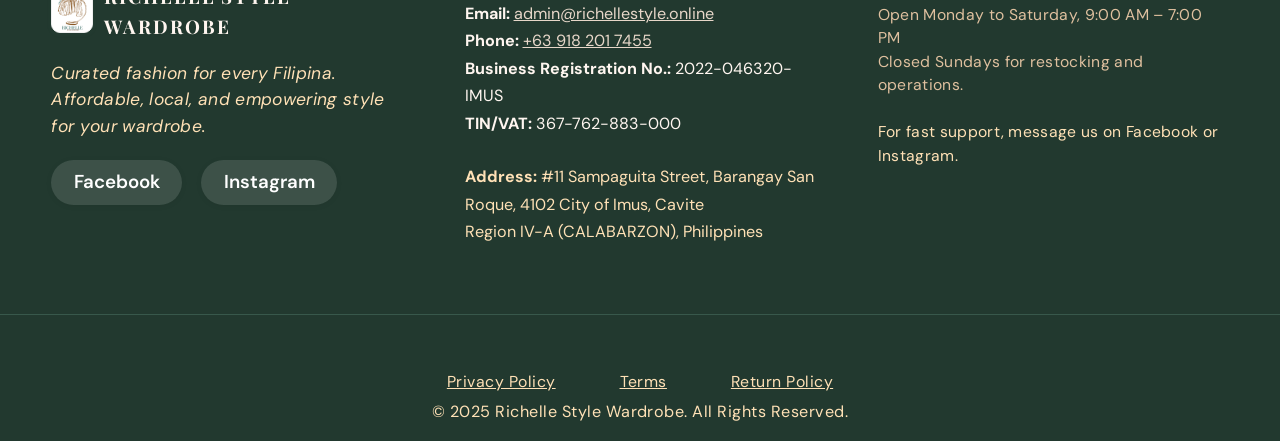
==== commit 9a15eefa: "Add files via upload" ====
--- a/index.html
+++ b/index.html
@@ -979,6 +979,7 @@
       }
     }
   </style>
+  <link rel="preconnect" href="https://fonts.googleapis.com"><link rel="preconnect" href="https://fonts.gstatic.com" crossorigin><link href="https://fonts.googleapis.com/css2?family=DM+Sans:wght@400;500;700&family=Playfair+Display:wght@600;700;800&display=swap" rel="stylesheet"><link rel="stylesheet" href="polish.css">
 </head>
 <body>
   <header>
@@ -1104,7 +1105,7 @@
       <ul class="faq-list">
         <li class="faq-item">
           <div class="faq-q">Q: Do you have a physical store?</div>
-          <div class="faq-a">A: Yes! We are located at #11 Sampaguita Street, Barangay San Roque, Imus, Cavite.</div>
+          <div class="faq-a">A: Yes! We are located at #11 Sampaguita Street, Barangay San Roque, City of Imus, Cavite.</div>
         </li>
         <li class="faq-item">
           <div class="faq-q">Q: Do you accept walk-in customers?</div>
@@ -1132,8 +1133,8 @@
         <div class="contact-info">
           <p><strong>Visit our Boutique:</strong><br>
           #11 Sampaguita Street, Barangay San Roque,<br>
-          Imus, Cavite, 4102, Philippines</p>
-          <p><strong>Email:</strong> <a href="mailto:admin@richellestylewardrobe.com">admin@richellestylewardrobe.com</a></p>
+          4102 City of Imus, Cavite, Region IV-A, Philippines</p>
+          <p><strong>Email:</strong> <a href="mailto:admin@richellestyle.online">admin@richellestyle.online</a></p>
           <p><strong>Phone:</strong> <a href="tel:+639182017455">+63 918 201 7455</a></p>
           <p><strong>Store Hours:</strong><br>Monday to Saturday – 9:00 AM to 7:00 PM<br>(Closed on Sundays for restocking)</p>
         </div>
@@ -1161,15 +1162,15 @@
     <!-- Policies Section -->
     <div class="policy-list" id="policies">
       <div class="policy-card">
-        <h4>Privacy Policy</h4>
+        <h4><a href="privacy-policy.html">Privacy Policy</a></h4>
         <p>We respect your privacy. Your personal data is handled securely and is never shared with third parties except for order fulfillment or as required by law. See our full privacy policy for complete details.</p>
       </div>
       <div class="policy-card">
-        <h4>Terms & Conditions</h4>
+        <h4><a href="terms.html">Terms & Conditions</a></h4>
         <p>By using our website and services, you agree to our shop policies and terms. Purchases are subject to our payment, delivery, and return standards. Full terms available on request.</p>
       </div>
       <div class="policy-card">
-        <h4>Return/Refund Policy</h4>
+        <h4><a href="refund-policy.html">Return/Refund Policy</a></h4>
         <p>We accept returns for defective or incorrect items within 7 days of delivery. Contact us immediately for assistance. Items must be unused and in original packaging. More policy details to follow.</p>
       </div>
     </div>
@@ -1220,13 +1221,13 @@
       </div>
       <div class="footer-section">
         <div class="footer-contact">
-          <strong>Email:</strong> <a href="mailto:admin@richellestylewardrobe.com">admin@richellestylewardrobe.com</a><br>
+          <strong>Email:</strong> <a href="mailto:admin@richellestyle.online">admin@richellestyle.online</a><br>
           <strong>Phone:</strong> <a href="tel:+639182017455">+63 918 201 7455</a><br>
           <strong>Business Registration No.:</strong> 2022-046320-IMUS<br>
           <strong>TIN/VAT:</strong> 367-762-883-000
         </div>
         <div class="footer-address">
-          <strong>Address:</strong> #11 Sampaguita Street, Brgy. San Roque, Imus, Cavite, 4102<br>
+          <strong>Address:</strong> #11 Sampaguita Street, Barangay San Roque, 4102 City of Imus, Cavite<br>
           Region IV-A (CALABARZON), Philippines
         </div>
       </div>
@@ -1242,9 +1243,9 @@
     <hr class="footer-divider">
     <div class="footer-bottom">
       <div class="footer-legal-list">
-        <a href="#policies">Privacy Policy</a>
-        <a href="#policies">Terms</a>
-        <a href="#policies">Return Policy</a>
+        <a href="privacy-policy.html">Privacy Policy</a>
+        <a href="terms.html">Terms</a>
+        <a href="refund-policy.html">Return Policy</a>
       </div>
       <div>
         © 2025 Richelle Style Wardrobe. All Rights Reserved.
--- a/polish.css
+++ b/polish.css
@@ -0,0 +1,155 @@
+:root {
+  --main-bg: #f7f0e6;
+  --accent: #2f5446;
+  --secondary: #b0623a;
+  --text-dark: #2a2622;
+  --border-radius: 22px;
+  --shadow: 0 18px 40px -22px rgba(47,84,70,.35);
+  --footer-bg: #22392f;
+  --footer-border: #b0623a;
+  --footer-social-bg: rgba(255,255,255,.12);
+  --sand: #ecdfcd;
+  --clay-soft: #f3dccd;
+}
+html { scroll-behavior: smooth; }
+body { font-family: 'DM Sans', 'Segoe UI', Arial, sans-serif; -webkit-font-smoothing: antialiased; }
+h1, h2, h3, h4, .brand-text, .footer-brand, .cart-summary-title, .cart-panel h3, .hero-content h1, section h2, .policy-card h4, .product-title {
+  font-family: 'Playfair Display', Georgia, serif;
+}
+section[id] { scroll-margin-top: 100px; }
+
+
+header { border-bottom: 1px solid #e7dccb; box-shadow: none; }
+.logo-box img { border-radius: 50%; border: 2px solid var(--sand); height: 56px; width: 56px; }
+.brand-text { font-size: 1.35rem; color: var(--accent); letter-spacing: .06em; }
+nav a { font-size: .95rem; border-radius: 999px; padding: .45rem 1rem; }
+nav a:hover, nav a.active { background: var(--accent); }
+.cart-btn-fixed { background: var(--accent); border-radius: 999px; box-shadow: 0 14px 30px -10px rgba(34,57,47,.6); }
+.cart-btn-fixed:hover { background: var(--secondary); }
+.cart-count { background: var(--clay-soft); color: var(--accent); border: none; }
+
+
+main { padding-top: 1.5rem; }
+section { background: none; box-shadow: none; border-radius: 0; padding: 0; margin-bottom: clamp(3.5rem, 8vw, 6rem); }
+section h2 { font-size: clamp(1.8rem, 3.6vw, 2.6rem); color: var(--accent); margin-bottom: 1.4rem; line-height: 1.12; }
+
+
+.hero {
+  display: grid; grid-template-columns: 1.3fr .8fr; gap: 3rem; align-items: center;
+  background: radial-gradient(circle at 90% 10%, rgba(176,98,58,.45), transparent 45%), var(--accent);
+  color: #fff; border-radius: 2.2rem; padding: clamp(2rem, 5vw, 4.5rem); box-shadow: var(--shadow);
+}
+.hero-img { order: 2; max-width: none; }
+.hero-img img {
+  max-width: 320px; aspect-ratio: 4/5; object-fit: contain; background: #fff; padding: 2rem;
+  border-radius: 10rem 10rem 1.5rem 1.5rem; border: 8px solid rgba(255,255,255,.18);
+}
+.hero-content h1 { color: #fff; font-size: clamp(2rem, 4.4vw, 3.3rem); }
+.hero-content p { color: #e3efe9; font-size: 1.08rem; }
+.hero-content p strong { color: #ffd9b8; }
+.hero-content .cta-btn { background: #f1c8a6; color: #22392f; border-radius: 999px; padding: .85em 2em; font-weight: 700; text-decoration: none; }
+.hero-content .cta-btn:hover { background: #fff; }
+
+
+#products h2 { text-align: center; }
+#products h2::after { content: ''; display: block; width: 64px; height: 3px; margin: .9rem auto 0; background: var(--secondary); border-radius: 2px; }
+.product-list { gap: 2rem 1.8rem; align-items: start; grid-auto-rows: auto; margin: 2.5rem 0 0; }
+.product-card {
+  background: #fff; border: none; border-radius: 1.6rem; padding: .8rem .8rem 1.4rem; min-height: 0; height: auto;
+  gap: .5rem; align-items: stretch; box-shadow: var(--shadow); transition: transform .25s, box-shadow .25s;
+}
+.product-card:hover { transform: translateY(-6px); box-shadow: 0 24px 44px -22px rgba(47,84,70,.5); }
+.product-card img { max-width: none; width: 100%; aspect-ratio: 1/1; border-radius: 1.2rem; margin: 0 0 .6rem; background: var(--sand); }
+.product-title { padding: 0 .6rem; font-size: 1.15rem; }
+.product-price { padding: 0 .6rem; font-size: 1.15rem; font-weight: 700; color: var(--secondary); margin: 0; }
+.add-cart-btn { margin: .6rem .6rem 0; border-radius: 999px; background: transparent; color: var(--accent); border: 1.5px solid var(--accent); padding: .6em 1em; font-weight: 600; transition: background .2s, color .2s; }
+.add-cart-btn:hover { background: var(--accent); color: #fff; }
+@media (min-width: 951px) {
+  .product-card:nth-child(3n+2) { margin-top: 2.6rem; }
+}
+
+
+#about { background: var(--sand); border-radius: 2.2rem; padding: clamp(1.8rem, 4vw, 3.5rem); }
+#about .about-content { gap: 3rem; align-items: center; }
+#about ul { list-style: none; padding: 0; display: grid; grid-template-columns: 1fr 1fr; gap: .7rem; margin: 1.2rem 0; }
+#about li { background: #fff; border-radius: 999px; padding: .55rem 1.1rem; font-size: .94rem; font-weight: 500; margin: 0; }
+#about li::before { content: '✦'; color: var(--secondary); margin-right: .5rem; }
+.about-img img { width: 200px; background: #fff; padding: 1.4rem; border: none; border-radius: 50%; box-shadow: var(--shadow); }
+
+
+#testimonials h2 { margin-bottom: 2rem; }
+.testimonials-list { flex-direction: row !important; flex-wrap: wrap; align-items: stretch !important; justify-content: center !important; gap: 1.6rem; }
+.testimonial-card {
+  flex: 1 1 260px; max-width: none; margin: 0 !important; background: #fff; border: none; border-top: 5px solid var(--secondary);
+  border-radius: 1.4rem; font-style: normal; font-family: 'Playfair Display', Georgia, serif; text-align: left !important; align-items: flex-start; justify-content: flex-start;
+  padding: 1.8rem 1.6rem 1.4rem; font-size: 1.05rem; box-shadow: var(--shadow);
+}
+.testimonial-card:nth-child(2) { background: var(--accent); color: #fff; border-top-color: #f1c8a6; }
+.testimonial-card:nth-child(2) span { color: #f1c8a6; }
+.testimonial-card span { font-family: 'DM Sans', sans-serif; text-align: left !important; font-size: .92rem; }
+
+
+#faq { display: grid; grid-template-columns: .7fr 1.6fr; gap: 3rem; align-items: start; }
+#faq h2 { position: sticky; top: 110px; }
+.faq-list { display: flex; flex-direction: column; gap: .8rem; }
+.faq-item { margin: 0; background: #fff; border-radius: 1.1rem; padding: 1.1rem 1.4rem; border-left: 4px solid var(--secondary); }
+.faq-q { font-size: 1.02rem; }
+.faq-a { margin: .25rem 0 0; color: #5a534b; }
+
+
+#contact { background: var(--footer-bg); color: #efe6d9; border-radius: 2.2rem; padding: clamp(1.8rem, 4vw, 3.5rem); }
+#contact h2 { color: #fff; }
+#contact strong { color: #f1c8a6; }
+#contact a { color: #ffd9b8; }
+.contact-social a { color: #22392f; background: #f1c8a6; padding: .45rem 1.1rem; border-radius: 999px; margin: 0 .6rem .6rem 0; }
+.contact-social a:hover { background: #fff; color: #22392f; }
+.contact-social span { color: #b9cfc4 !important; }
+
+
+#delivery h2 { text-align: center; }
+.delpay-list { list-style: none; padding: 0; margin: 2rem 0 0; display: grid; grid-template-columns: repeat(4, 1fr); gap: 1.2rem; counter-reset: dl; }
+.delpay-list li { counter-increment: dl; background: #fff; border-radius: 1.3rem; padding: 3.2rem 1.3rem 1.4rem; position: relative; font-size: .95rem; box-shadow: var(--shadow); }
+.delpay-list li::before { content: counter(dl, decimal-leading-zero); position: absolute; top: 1rem; left: 1.3rem; font-family: 'Playfair Display', serif; font-size: 1.6rem; font-weight: 700; color: var(--secondary); }
+
+
+.policy-list { gap: 1.5rem; margin: 0 0 1rem; }
+.policy-card { background: transparent; border: none; border-top: 3px solid var(--accent); border-radius: 0; box-shadow: none; padding: 1.2rem .2rem 0; }
+.policy-card h4 a { color: inherit; text-decoration: none; border-bottom: 2px solid var(--secondary); }
+.policy-card h4 a:hover { color: var(--secondary); }
+
+
+.cart-panel, .cart-summary-panel { border-radius: 1.6rem; }
+.cart-summary-panel { border: none; }
+.checkout-btn, .cart-summary-link { border-radius: 999px; }
+.checkout-btn { background: var(--accent); }
+.checkout-btn:hover { background: var(--secondary); }
+
+
+footer { border-top: none; border-radius: 2.2rem 2.2rem 0 0; margin-top: 3rem; overflow: hidden; }
+.footer-brand { letter-spacing: .1em; }
+.footer-social-link { border-radius: 999px; padding: .4em 1.2em; }
+
+
+.policy-container, .summary-container {
+  background: #fff; border-radius: 2rem; box-shadow: var(--shadow); padding: clamp(1.6rem, 4vw, 3rem); border-top: 6px solid var(--secondary);
+}
+.policy-container h1, .summary-title { font-family: 'Playfair Display', Georgia, serif; color: var(--accent); }
+.policy-container h2 { color: var(--secondary); border-top: 1px solid #efe6d8; padding-top: 1.4rem; margin-top: 1.8rem; }
+.highlight { background: var(--clay-soft); border-left: 5px solid var(--secondary); border-radius: 0 1rem 1rem 0; }
+.form-row input, .form-row select, .form-row textarea { border-radius: .8rem; }
+.form-row input:focus, .form-row select:focus, .form-row textarea:focus { outline: 3px solid rgba(47,84,70,.2); border-color: var(--accent); }
+
+@media (max-width: 900px) {
+  .hero { grid-template-columns: minmax(0, 1fr); text-align: center; }
+  .hero-img { order: 0; }
+  .hero-content .cta-btn { margin: 0 auto; }
+  #faq { grid-template-columns: minmax(0, 1fr); gap: 1rem; }
+  #faq h2 { position: static; }
+  .delpay-list { grid-template-columns: 1fr 1fr; }
+}
+@media (max-width: 600px) {
+  #about ul { grid-template-columns: minmax(0, 1fr); }
+  .delpay-list { grid-template-columns: minmax(0, 1fr); }
+  .hero { border-radius: 1.6rem; }
+}
+@media (prefers-reduced-motion: reduce) { html { scroll-behavior: auto; } * { transition: none !important; } }
